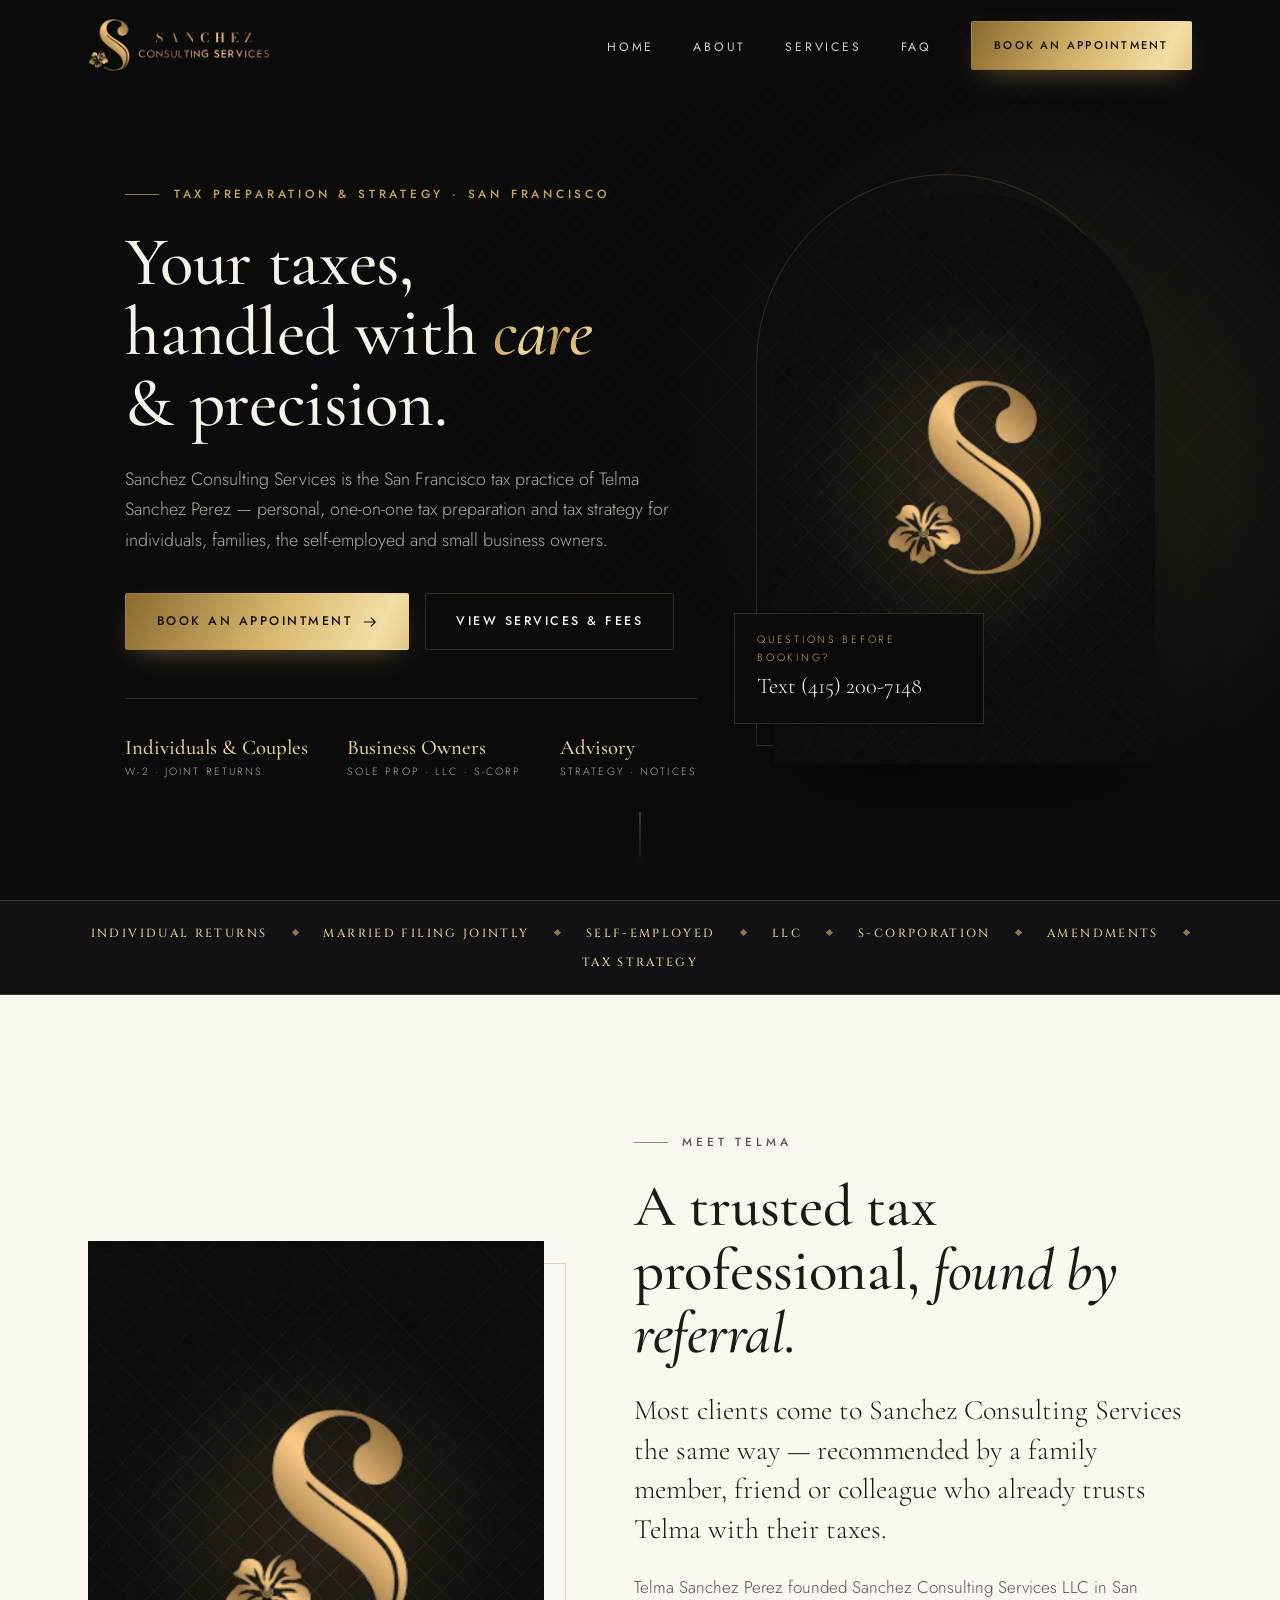
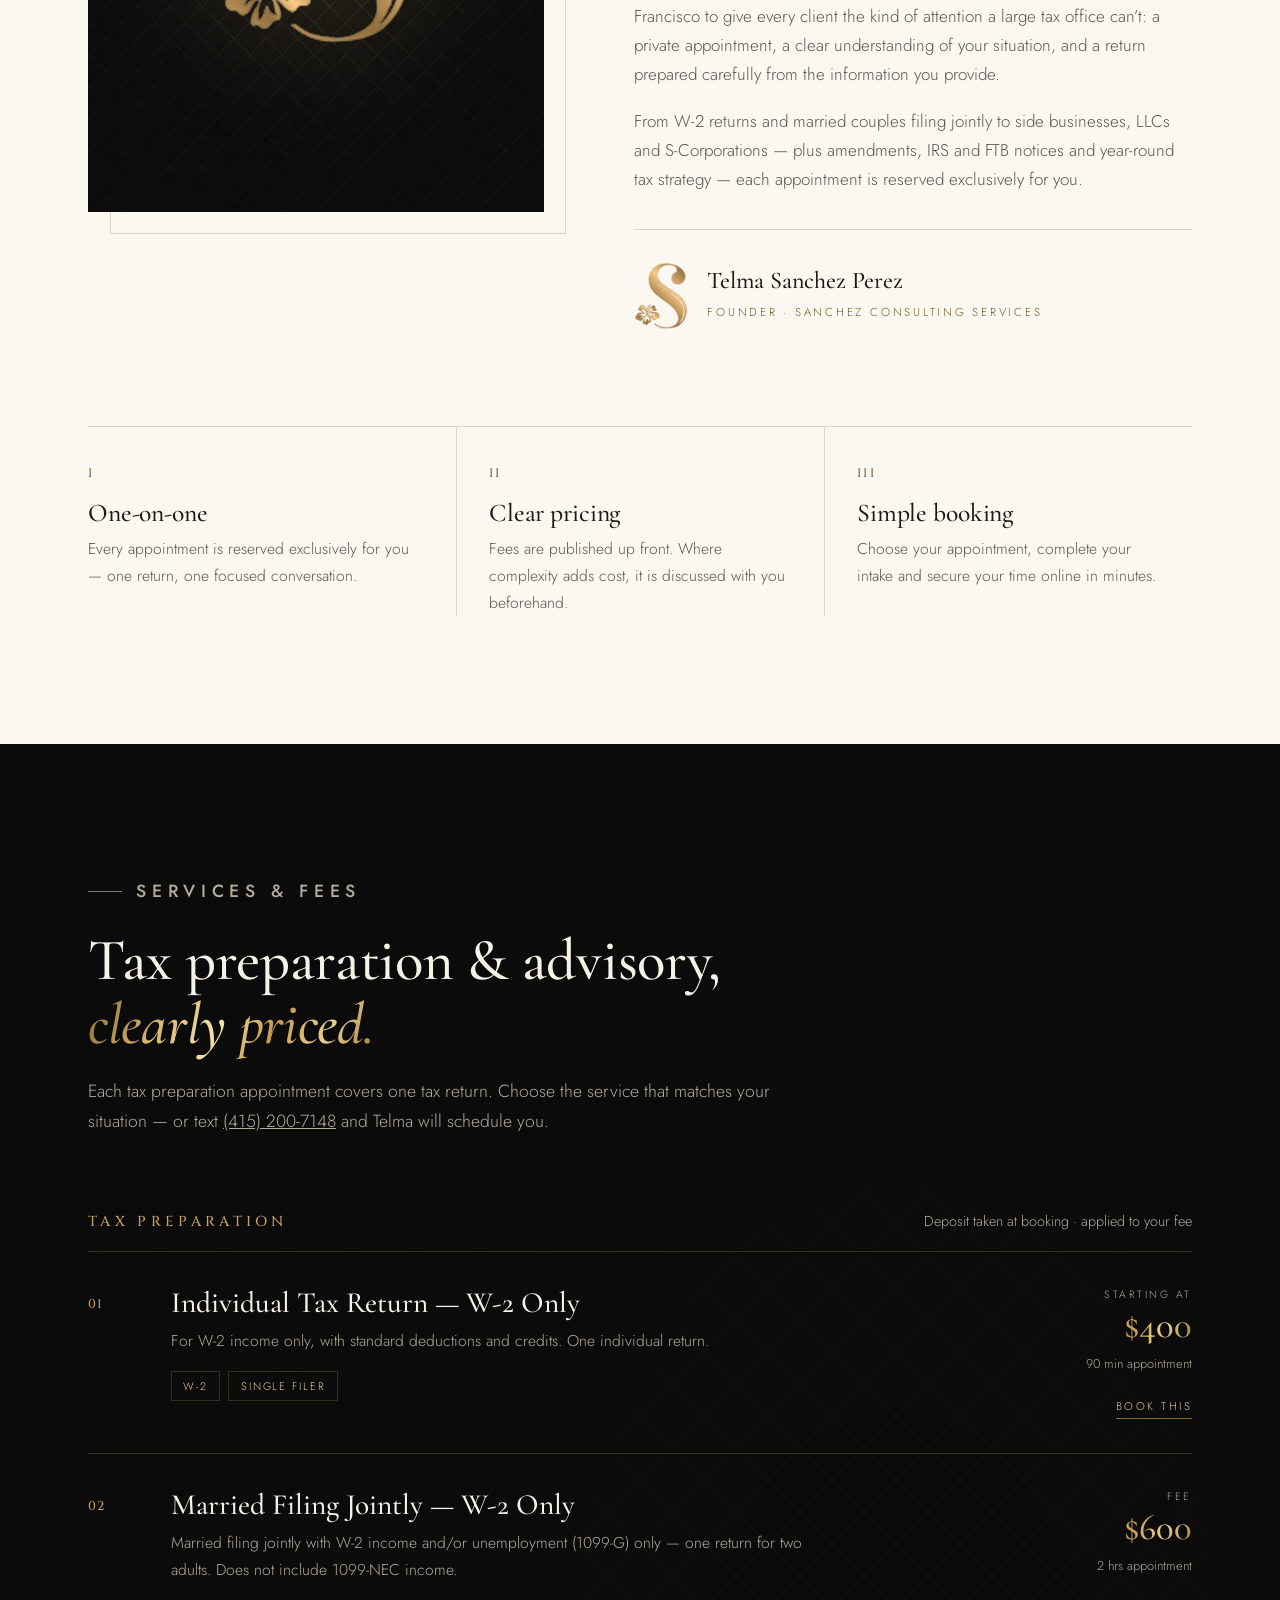
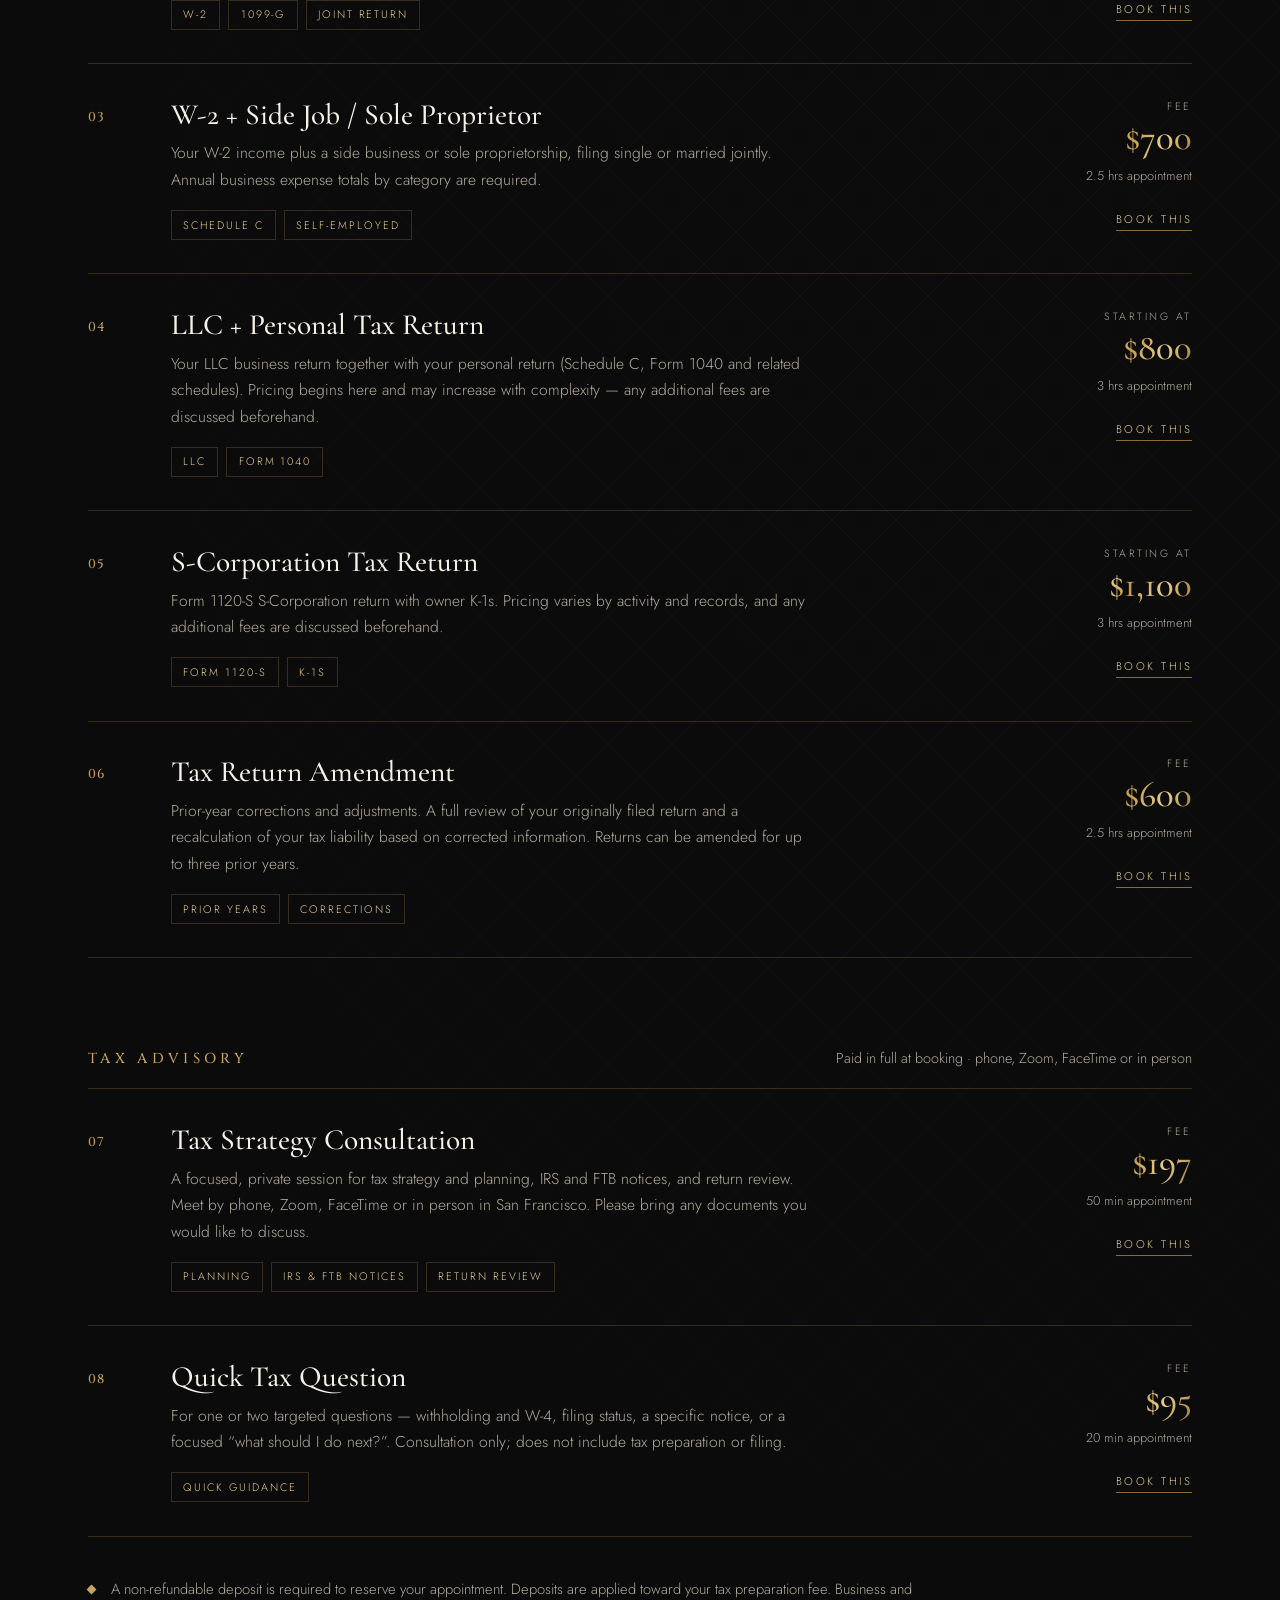
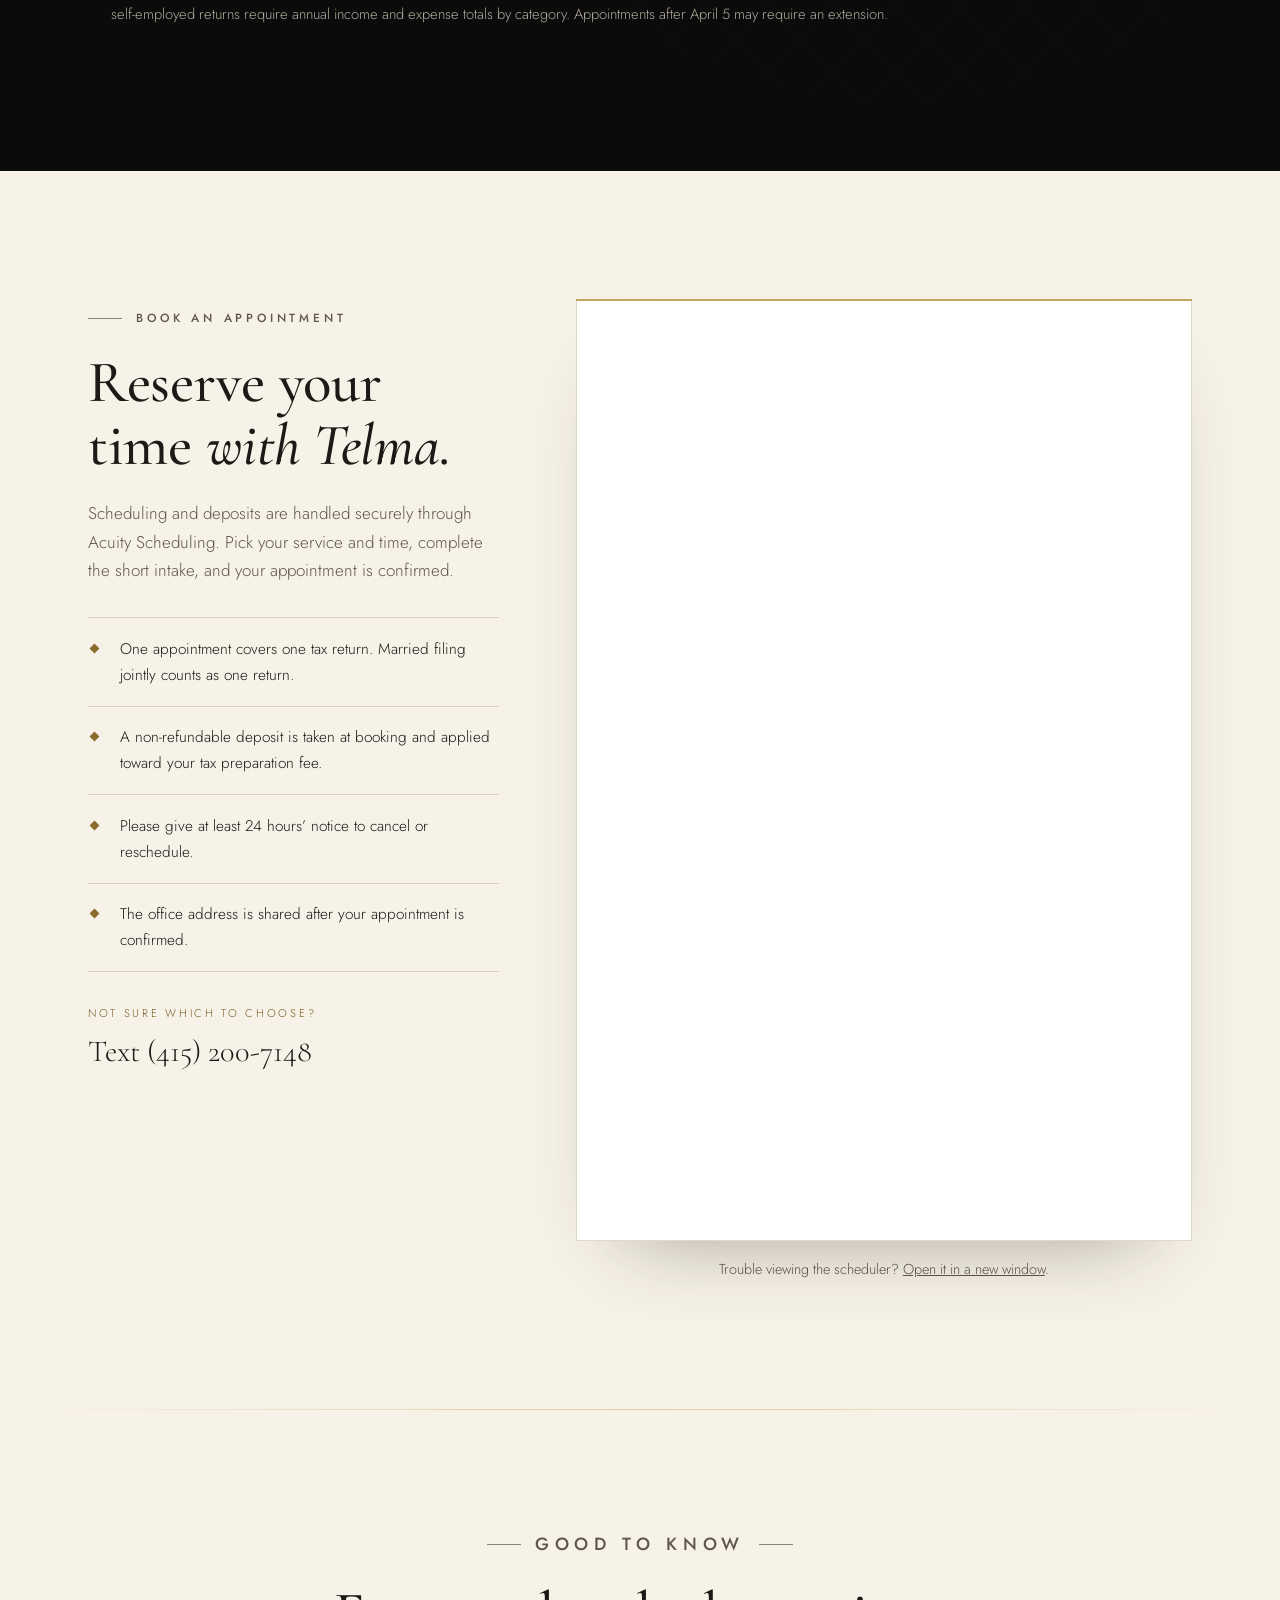
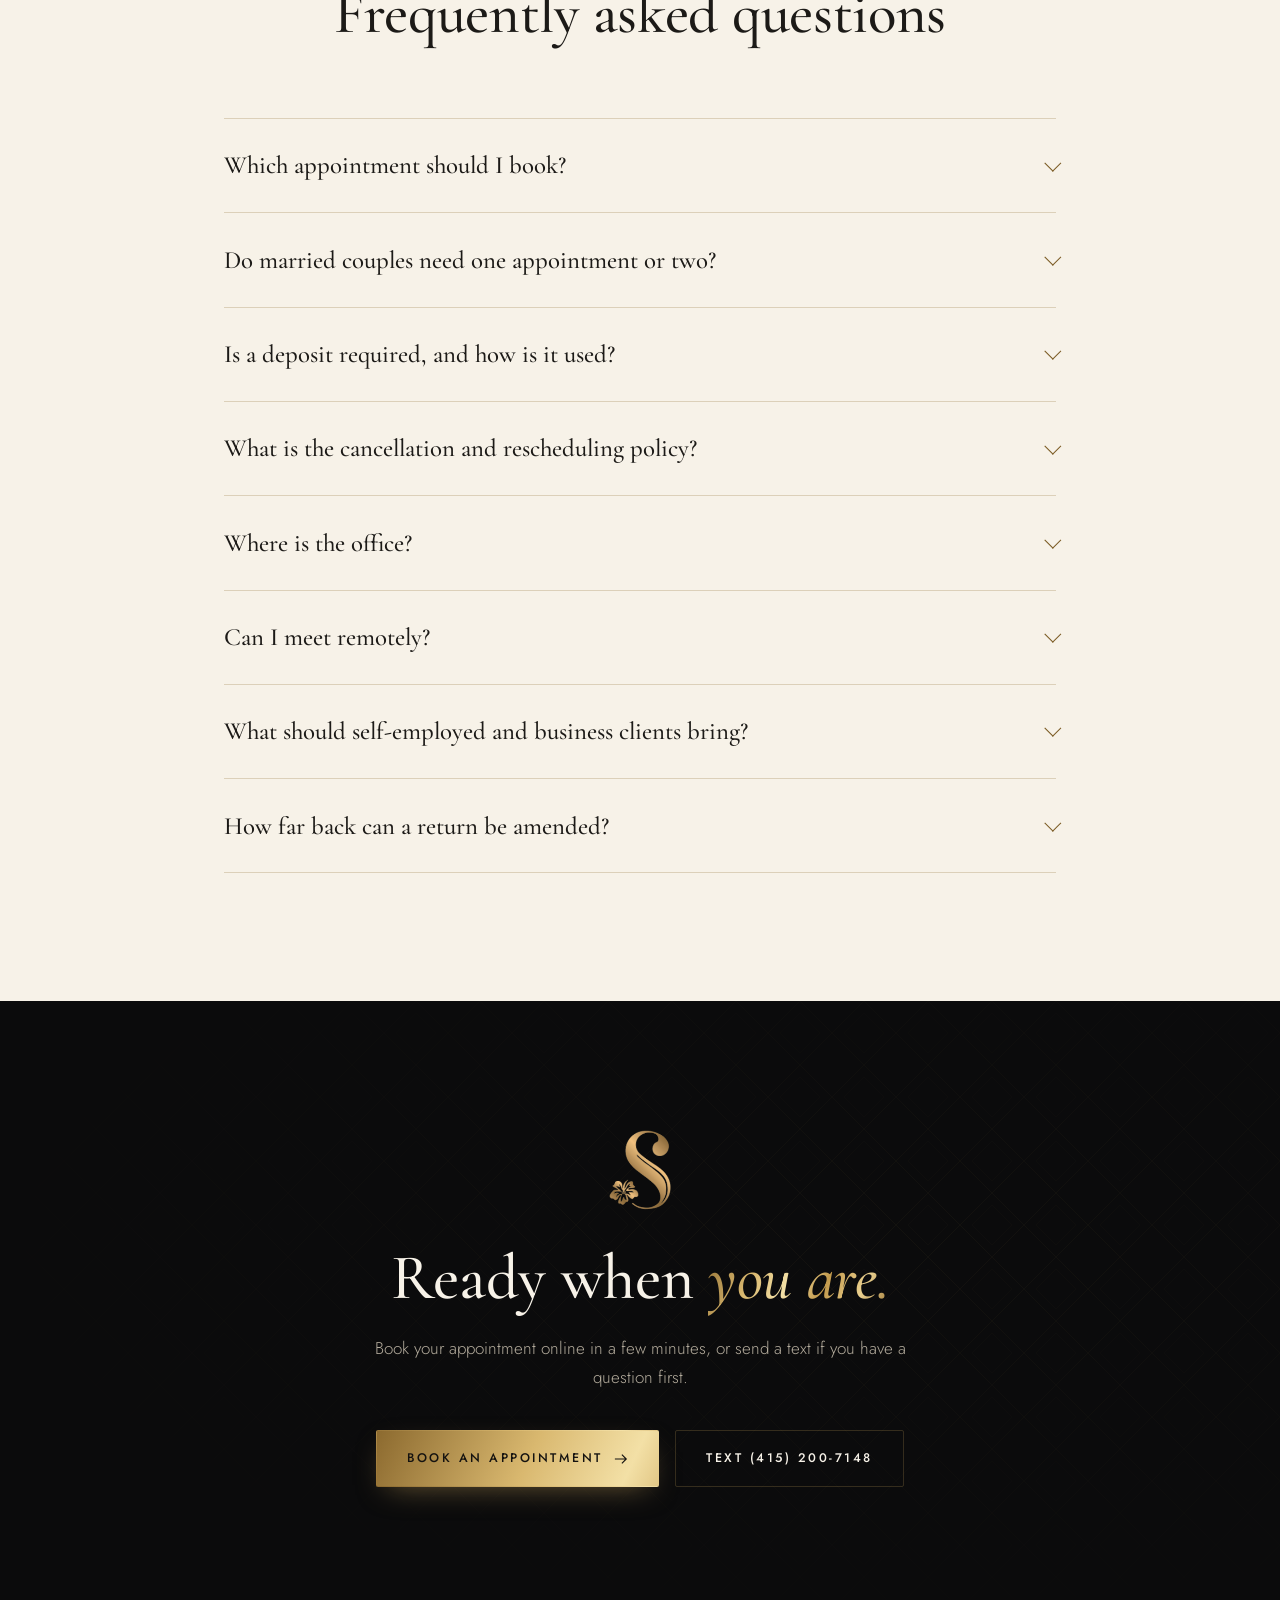
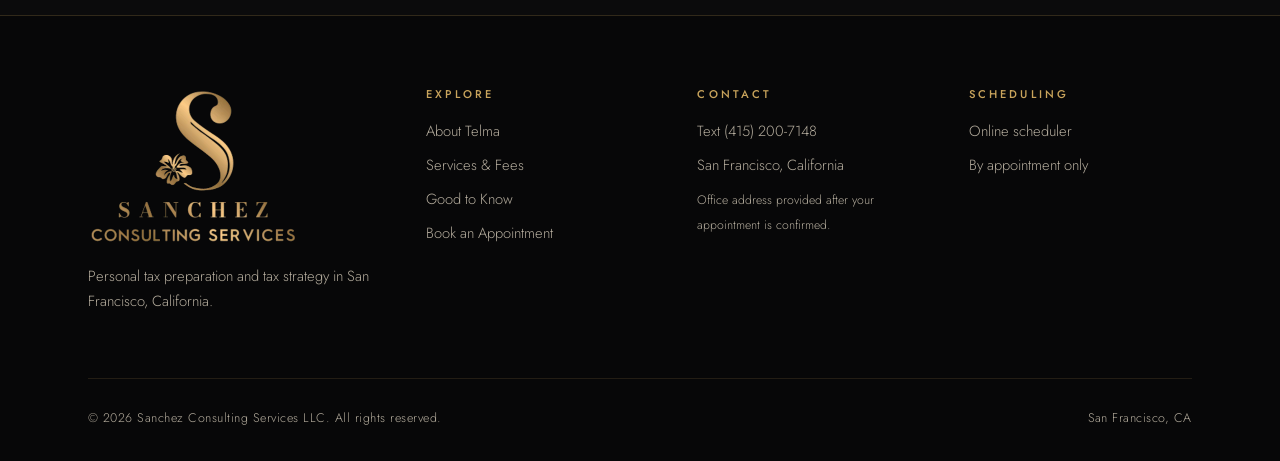
==== index.html @ a3613950 "Sanchez Consulting Services site" ====
<!doctype html>
<html lang="en">
<head>
<meta charset="utf-8">
<meta name="viewport" content="width=device-width, initial-scale=1, viewport-fit=cover">
<title>Sanchez Consulting Services | Tax Preparation & Tax Strategy in San Francisco</title>
<meta name="description" content="Personal, one-on-one tax preparation and tax strategy in San Francisco with Telma Sanchez Perez — individual, joint, self-employed, LLC and S-Corp returns, amendments and IRS/FTB notice help. Book online.">
<link rel="canonical" href="https://www.sanchezconsultingservices.com/">
<meta name="theme-color" content="#0b0b0c">
<meta name="author" content="Sanchez Consulting Services">
<meta property="og:type" content="website">
<meta property="og:site_name" content="Sanchez Consulting Services">
<meta property="og:title" content="Sanchez Consulting Services | Tax Preparation & Tax Strategy in San Francisco">
<meta property="og:description" content="Personal, one-on-one tax preparation and tax strategy in San Francisco with Telma Sanchez Perez — individual, joint, self-employed, LLC and S-Corp returns, amendments and IRS/FTB notice help. Book online.">
<meta property="og:url" content="https://www.sanchezconsultingservices.com/">
<meta property="og:image" content="https://www.sanchezconsultingservices.com/assets/img/og-image.jpg">
<meta property="og:image:width" content="1200">
<meta property="og:image:height" content="630">
<meta property="og:image:alt" content="Sanchez Consulting Services — tax preparation and tax strategy in San Francisco">
<meta property="og:locale" content="en_US">
<meta name="twitter:card" content="summary_large_image">
<meta name="twitter:title" content="Sanchez Consulting Services | Tax Preparation & Tax Strategy in San Francisco">
<meta name="twitter:description" content="Personal, one-on-one tax preparation and tax strategy in San Francisco with Telma Sanchez Perez — individual, joint, self-employed, LLC and S-Corp returns, amendments and IRS/FTB notice help. Book online.">
<meta name="twitter:image" content="https://www.sanchezconsultingservices.com/assets/img/og-image.jpg">
<link rel="icon" href="/favicon.ico" sizes="48x48">
<link rel="icon" type="image/png" sizes="32x32" href="/favicon-32x32.png">
<link rel="icon" type="image/png" sizes="16x16" href="/favicon-16x16.png">
<link rel="apple-touch-icon" href="/apple-touch-icon.png">
<link rel="manifest" href="/site.webmanifest">
<link rel="preload" href="/assets/fonts/cormorant.woff2" as="font" type="font/woff2" crossorigin>
<link rel="preload" href="/assets/fonts/jost.woff2" as="font" type="font/woff2" crossorigin>
<link rel="preload" as="image" type="image/webp" imagesrcset="/assets/img/portrait-hero-420.webp 420w, /assets/img/portrait-hero-640.webp 640w, /assets/img/portrait-hero-800.webp 800w" imagesizes="(max-width: 920px) 86vw, 460px">
<link rel="stylesheet" href="/css/styles.css">
<script>document.documentElement.classList.add('js')</script>
</head>
<body id="top">
<a class="skip" href="#main">Skip to content</a>
<header class="site-header">
  <nav class="wrap nav" aria-label="Primary">
    <a class="brand" href="/#top" aria-label="Sanchez Consulting Services — home">
      <picture><source srcset="/assets/img/logo-horizontal-120.webp" type="image/webp"><img src="/assets/img/logo-horizontal-120.png" alt="Sanchez Consulting Services" width="405" height="120"></picture>
    </a>
    <button class="nav-toggle" type="button" aria-label="Menu" aria-expanded="false" aria-controls="nav-links"><span></span><span></span><span></span></button>
    <ul class="nav-links" id="nav-links">
      <li><a href="/#top">Home</a></li>
      <li><a href="/#about">About</a></li>
      <li><a href="/#services">Services</a></li>
      <li><a href="/#faq">FAQ</a></li>
      <li><a class="btn btn-gold" href="/#book">Book an Appointment</a></li>
    </ul>
  </nav>
</header>
<main id="main">

  <!-- HERO -->
  <section class="hero dark pattern" aria-labelledby="hero-title">
    <div class="wrap hero-grid">
      <div>
        <p class="eyebrow reveal">Tax Preparation &amp; Strategy · San Francisco</p>
        <h1 id="hero-title" class="reveal d1"><span class="line">Your taxes,</span><span class="line">handled with <em class="accent gold-text">care</em></span><span class="line">&amp; precision.</span></h1>
        <p class="lede reveal d2">Sanchez Consulting Services is the San Francisco tax practice of Telma Sanchez Perez — personal, one-on-one tax preparation and tax strategy for individuals, families, the self-employed and small business owners.</p>
        <div class="hero-ctas reveal d3">
          <a class="btn btn-gold" href="#book">Book an Appointment <svg viewBox="0 0 16 16" aria-hidden="true"><path d="M1 8h13M9 3l5 5-5 5" fill="none" stroke="currentColor" stroke-width="1.3"/></svg></a>
          <a class="btn btn-ghost" href="#services">View Services &amp; Fees</a>
        </div>
        <div class="hero-meta reveal d3">
          <div><strong>Individuals &amp; Couples</strong>W-2 · Joint Returns</div>
          <div><strong>Business Owners</strong>Sole Prop · LLC · S-Corp</div>
          <div><strong>Advisory</strong>Strategy · Notices</div>
        </div>
      </div>
      <div class="portrait reveal d2">
        <div class="frame">
          <!-- PLACEHOLDER IMAGE until client photos are processed: run tools/build_images.py HERO.jpg ABOUT.jpg -->
          <picture><source type="image/webp" srcset="/assets/img/portrait-hero-420.webp 420w, /assets/img/portrait-hero-640.webp 640w, /assets/img/portrait-hero-800.webp 800w" sizes="(max-width: 920px) 86vw, 460px"><img src="/assets/img/portrait-hero-640.jpg" srcset="/assets/img/portrait-hero-420.jpg 420w, /assets/img/portrait-hero-640.jpg 640w, /assets/img/portrait-hero-800.jpg 800w" sizes="(max-width: 920px) 86vw, 460px" alt="Telma Sanchez Perez, founder of Sanchez Consulting Services, San Francisco tax preparer" width="800" height="1200" fetchpriority="high" decoding="async"></picture>
        </div>
        <div class="portrait-card">
          <span>Questions before booking?</span>
          <a href="sms:+14152007148">Text (415) 200-7148</a>
        </div>
      </div>
    </div>
    <span class="scroll-cue" aria-hidden="true"></span>
  </section>

  <div class="ribbon" aria-label="Areas of service">
    <ul>
      <li>Individual Returns</li><li>Married Filing Jointly</li><li>Self-Employed</li><li>LLC</li><li>S-Corporation</li><li>Amendments</li><li>Tax Strategy</li>
    </ul>
  </div>

  <!-- ABOUT -->
  <section class="section" id="about" aria-labelledby="about-title">
    <div class="wrap">
      <div class="about-grid">
        <div class="about-photo reveal">
          <div class="frame"><picture><source type="image/webp" srcset="/assets/img/portrait-about-420.webp 420w, /assets/img/portrait-about-640.webp 640w, /assets/img/portrait-about-800.webp 800w" sizes="(max-width: 920px) 90vw, 480px"><img src="/assets/img/portrait-about-640.jpg" srcset="/assets/img/portrait-about-420.jpg 420w, /assets/img/portrait-about-640.jpg 640w, /assets/img/portrait-about-800.jpg 800w" sizes="(max-width: 920px) 90vw, 480px" alt="Telma Sanchez Perez of Sanchez Consulting Services" width="800" height="1000" loading="lazy" decoding="async"></picture></div>
        </div>
        <div class="about-copy">
          <p class="eyebrow reveal">Meet Telma</p>
          <h2 id="about-title" class="reveal d1">A trusted tax professional, <em class="accent">found by referral.</em></h2>
          <p class="big reveal d2">Most clients come to Sanchez Consulting Services the same way — recommended by a family member, friend or colleague who already trusts Telma with their taxes.</p>
          <p class="reveal d2">Telma Sanchez Perez founded Sanchez Consulting Services LLC in San Francisco to give every client the kind of attention a large tax office can’t: a private appointment, a clear understanding of your situation, and a return prepared carefully from the information you provide.</p>
          <p class="reveal d3">From W-2 returns and married couples filing jointly to side businesses, LLCs and S-Corporations — plus amendments, IRS and FTB notices and year-round tax strategy — each appointment is reserved exclusively for you.</p>
          <!-- PLACEHOLDER: add Telma's credentials (e.g. PTIN / EA / AFSP), years of experience, languages spoken, and a personal line about her background once confirmed by the client. -->
          <div class="signature reveal d3">
            <img src="/assets/img/logo-mark.png" alt="" width="247" height="313" loading="lazy">
            <div><strong>Telma Sanchez Perez</strong><span>Founder · Sanchez Consulting Services</span></div>
          </div>
        </div>
      </div>
      <div class="pillars">
        <div class="pillar reveal"><span class="num">I</span><h3>One-on-one</h3><p>Every appointment is reserved exclusively for you — one return, one focused conversation.</p></div>
        <div class="pillar reveal d1"><span class="num">II</span><h3>Clear pricing</h3><p>Fees are published up front. Where complexity adds cost, it is discussed with you beforehand.</p></div>
        <div class="pillar reveal d2"><span class="num">III</span><h3>Simple booking</h3><p>Choose your appointment, complete your intake and secure your time online in minutes.</p></div>
      </div>
    </div>
  </section>

  <!-- SERVICES -->
  <section class="section services dark pattern" id="services" aria-labelledby="services-title">
    <div class="wrap">
      <div class="section-head">
        <p class="eyebrow reveal">Services &amp; Fees</p>
        <h2 id="services-title" class="reveal d1">Tax preparation &amp; advisory, <em class="accent gold-text">clearly priced.</em></h2>
        <p class="reveal d2">Each tax preparation appointment covers one tax return. Choose the service that matches your situation — or text <a href="sms:+14152007148">(415) 200-7148</a> and Telma will schedule you.</p>
      </div>
      <div class="svc-group">
        <div class="svc-group-title reveal"><h3>Tax Preparation</h3><p>Deposit taken at booking · applied to your fee</p></div>
        <ul class="svc-list">
        <li class="svc reveal">
          <span class="idx">01</span>
          <div>
            <h4>Individual Tax Return — W-2 Only</h4>
            <p>For W-2 income only, with standard deductions and credits. One individual return.</p>
            <div class="tags"><span class="tag">W-2</span><span class="tag">Single filer</span></div>
          </div>
          <div class="price">
            <small>Starting at</small>
            <strong class="gold-text">$400</strong>
            <span class="dur">90 min appointment</span>
            <a class="book-link" href="https://sanchezconsulting.as.me/?appointmentType=87189138" target="_blank" rel="noopener" aria-label="Book Individual Tax Return — W-2 Only (opens scheduler)">Book this</a>
          </div>
        </li>
        <li class="svc reveal">
          <span class="idx">02</span>
          <div>
            <h4>Married Filing Jointly — W-2 Only</h4>
            <p>Married filing jointly with W-2 income and/or unemployment (1099-G) only — one return for two adults. Does not include 1099-NEC income.</p>
            <div class="tags"><span class="tag">W-2</span><span class="tag">1099-G</span><span class="tag">Joint return</span></div>
          </div>
          <div class="price">
            <small>Fee</small>
            <strong class="gold-text">$600</strong>
            <span class="dur">2 hrs appointment</span>
            <a class="book-link" href="https://sanchezconsulting.as.me/?appointmentType=87189154" target="_blank" rel="noopener" aria-label="Book Married Filing Jointly — W-2 Only (opens scheduler)">Book this</a>
          </div>
        </li>
        <li class="svc reveal">
          <span class="idx">03</span>
          <div>
            <h4>W-2 + Side Job / Sole Proprietor</h4>
            <p>Your W-2 income plus a side business or sole proprietorship, filing single or married jointly. Annual business expense totals by category are required.</p>
            <div class="tags"><span class="tag">Schedule C</span><span class="tag">Self-employed</span></div>
          </div>
          <div class="price">
            <small>Fee</small>
            <strong class="gold-text">$700</strong>
            <span class="dur">2.5 hrs appointment</span>
            <a class="book-link" href="https://sanchezconsulting.as.me/?appointmentType=87189214" target="_blank" rel="noopener" aria-label="Book W-2 + Side Job / Sole Proprietor (opens scheduler)">Book this</a>
          </div>
        </li>
        <li class="svc reveal">
          <span class="idx">04</span>
          <div>
            <h4>LLC + Personal Tax Return</h4>
            <p>Your LLC business return together with your personal return (Schedule C, Form 1040 and related schedules). Pricing begins here and may increase with complexity — any additional fees are discussed beforehand.</p>
            <div class="tags"><span class="tag">LLC</span><span class="tag">Form 1040</span></div>
          </div>
          <div class="price">
            <small>Starting at</small>
            <strong class="gold-text">$800</strong>
            <span class="dur">3 hrs appointment</span>
            <a class="book-link" href="https://sanchezconsulting.as.me/?appointmentType=87201214" target="_blank" rel="noopener" aria-label="Book LLC + Personal Tax Return (opens scheduler)">Book this</a>
          </div>
        </li>
        <li class="svc reveal">
          <span class="idx">05</span>
          <div>
            <h4>S-Corporation Tax Return</h4>
            <p>Form 1120-S S-Corporation return with owner K-1s. Pricing varies by activity and records, and any additional fees are discussed beforehand.</p>
            <div class="tags"><span class="tag">Form 1120-S</span><span class="tag">K-1s</span></div>
          </div>
          <div class="price">
            <small>Starting at</small>
            <strong class="gold-text">$1,100</strong>
            <span class="dur">3 hrs appointment</span>
            <a class="book-link" href="https://sanchezconsulting.as.me/?appointmentType=87203194" target="_blank" rel="noopener" aria-label="Book S-Corporation Tax Return (opens scheduler)">Book this</a>
          </div>
        </li>
        <li class="svc reveal">
          <span class="idx">06</span>
          <div>
            <h4>Tax Return Amendment</h4>
            <p>Prior-year corrections and adjustments. A full review of your originally filed return and a recalculation of your tax liability based on corrected information. Returns can be amended for up to three prior years.</p>
            <div class="tags"><span class="tag">Prior years</span><span class="tag">Corrections</span></div>
          </div>
          <div class="price">
            <small>Fee</small>
            <strong class="gold-text">$600</strong>
            <span class="dur">2.5 hrs appointment</span>
            <a class="book-link" href="https://sanchezconsulting.as.me/?appointmentType=88546451" target="_blank" rel="noopener" aria-label="Book Tax Return Amendment (opens scheduler)">Book this</a>
          </div>
        </li>
        </ul>
      </div>
      <div class="svc-group">
        <div class="svc-group-title reveal"><h3>Tax Advisory</h3><p>Paid in full at booking · phone, Zoom, FaceTime or in person</p></div>
        <ul class="svc-list">
        <li class="svc reveal">
          <span class="idx">07</span>
          <div>
            <h4>Tax Strategy Consultation</h4>
            <p>A focused, private session for tax strategy and planning, IRS and FTB notices, and return review. Meet by phone, Zoom, FaceTime or in person in San Francisco. Please bring any documents you would like to discuss.</p>
            <div class="tags"><span class="tag">Planning</span><span class="tag">IRS &amp; FTB notices</span><span class="tag">Return review</span></div>
          </div>
          <div class="price">
            <small>Fee</small>
            <strong class="gold-text">$197</strong>
            <span class="dur">50 min appointment</span>
            <a class="book-link" href="https://sanchezconsulting.as.me/?appointmentType=87188940" target="_blank" rel="noopener" aria-label="Book Tax Strategy Consultation (opens scheduler)">Book this</a>
          </div>
        </li>
        <li class="svc reveal">
          <span class="idx">08</span>
          <div>
            <h4>Quick Tax Question</h4>
            <p>For one or two targeted questions — withholding and W-4, filing status, a specific notice, or a focused “what should I do next?”. Consultation only; does not include tax preparation or filing.</p>
            <div class="tags"><span class="tag">Quick guidance</span></div>
          </div>
          <div class="price">
            <small>Fee</small>
            <strong class="gold-text">$95</strong>
            <span class="dur">20 min appointment</span>
            <a class="book-link" href="https://sanchezconsulting.as.me/?appointmentType=87465286" target="_blank" rel="noopener" aria-label="Book Quick Tax Question (opens scheduler)">Book this</a>
          </div>
        </li>
        </ul>
      </div>
      <p class="svc-note reveal">A non-refundable deposit is required to reserve your appointment. Deposits are applied toward your tax preparation fee. Business and self-employed returns require annual income and expense totals by category. Appointments after April 5 may require an extension.</p>
    </div>
  </section>

  <!-- BOOK -->
  <section class="section book" id="book" aria-labelledby="book-title">
    <div class="wrap book-grid">
      <div class="book-aside">
        <p class="eyebrow reveal">Book an Appointment</p>
        <h2 id="book-title" class="reveal d1">Reserve your time <em class="accent">with Telma.</em></h2>
        <p class="reveal d2">Scheduling and deposits are handled securely through Acuity Scheduling. Pick your service and time, complete the short intake, and your appointment is confirmed.</p>
        <ul class="policy reveal d2">
          <li>One appointment covers one tax return. Married filing jointly counts as one return.</li>
          <li>A non-refundable deposit is taken at booking and applied toward your tax preparation fee.</li>
          <li>Please give at least 24 hours’ notice to cancel or reschedule.</li>
          <li>The office address is shared after your appointment is confirmed.</li>
        </ul>
        <div class="contact-line reveal d3"><span>Not sure which to choose?</span><a href="sms:+14152007148">Text (415) 200-7148</a></div>
      </div>
      <div class="reveal d1">
        <div class="scheduler">
          <iframe src="https://app.acuityscheduling.com/schedule/0b03b2fb?ref=embedded_csp" title="Schedule an appointment with Sanchez Consulting Services" loading="lazy" allow="payment"></iframe>
        </div>
        <p class="scheduler-fallback">Trouble viewing the scheduler? <a href="https://sanchezconsulting.as.me/" target="_blank" rel="noopener">Open it in a new window</a>.</p>
      </div>
    </div>
  </section>

  <!-- FAQ -->
  <section class="section" id="faq" aria-labelledby="faq-title" style="padding-top:0;background:var(--ivory)">
    <hr class="hairline">
    <div class="wrap" style="padding-top:clamp(5rem,9vw,7.5rem)">
      <div class="section-head center">
        <p class="eyebrow reveal">Good to Know</p>
        <h2 id="faq-title" class="reveal d1">Frequently asked questions</h2>
      </div>
      <div class="faq-list">
      <details class="reveal">
        <summary>Which appointment should I book?</summary>
        <div class="answer"><p>Choose the appointment that matches your return. Not sure which one fits? Text <a href="sms:+14152007148">(415) 200-7148</a> and Telma will schedule you.</p></div>
      </details>
      <details class="reveal">
        <summary>Do married couples need one appointment or two?</summary>
        <div class="answer"><p>Each appointment covers one tax return. Married filing jointly is one return for both spouses, so one appointment. Two single people filing separately need two appointments.</p></div>
      </details>
      <details class="reveal">
        <summary>Is a deposit required, and how is it used?</summary>
        <div class="answer"><p>Yes. A non-refundable deposit is taken through the online scheduler when you book, and it is applied toward your tax preparation fee. Consultations and Quick Tax Questions are paid in full at booking.</p></div>
      </details>
      <details class="reveal">
        <summary>What is the cancellation and rescheduling policy?</summary>
        <div class="answer"><p>Please give at least 24 hours’ notice to reschedule. Appointments canceled or rescheduled with less than 24 hours’ notice, or missed without notice, forfeit the deposit. For consultations, payment may be transferred one time to a new appointment with 24 hours’ notice.</p></div>
      </details>
      <details class="reveal">
        <summary>Where is the office?</summary>
        <div class="answer"><p>The office is in San Francisco. The address is provided after your appointment is confirmed — please text <a href="sms:+14152007148">(415) 200-7148</a> before your appointment to receive location details.</p></div>
      </details>
      <details class="reveal">
        <summary>Can I meet remotely?</summary>
        <div class="answer"><p>Tax Strategy Consultations and Quick Tax Questions can be held by phone, Zoom, FaceTime, or in person in San Francisco — you choose when you book.</p></div>
      </details>
      <details class="reveal">
        <summary>What should self-employed and business clients bring?</summary>
        <div class="answer"><p>Annual totals by category for income and business expenses, rather than individual receipts, plus vehicle mileage and home-office figures if they apply. Keep your receipts and records for your own files.</p></div>
      </details>
      <details class="reveal">
        <summary>How far back can a return be amended?</summary>
        <div class="answer"><p>Amendments can be prepared for up to three prior tax years.</p></div>
      </details>
      </div>
    </div>
  </section>

  <!-- PLACEHOLDER: TESTIMONIALS — add only real, client-approved quotes. Template:
  <section class="section" aria-labelledby="kind-words"><div class="wrap"><h2 id="kind-words">Kind words</h2>
    <blockquote><p>“Real client quote here.”</p><footer>— First name, San Francisco</footer></blockquote>
  </div></section> -->

  <section class="closing dark pattern" aria-labelledby="closing-title">
    <div class="wrap">
      <img class="mark" src="/assets/img/logo-mark.png" alt="" width="247" height="313" loading="lazy">
      <h2 id="closing-title" class="reveal">Ready when <em class="accent gold-text">you are.</em></h2>
      <p class="reveal d1">Book your appointment online in a few minutes, or send a text if you have a question first.</p>
      <div class="hero-ctas reveal d2" style="justify-content:center;margin:0">
        <a class="btn btn-gold" href="#book">Book an Appointment <svg viewBox="0 0 16 16" aria-hidden="true"><path d="M1 8h13M9 3l5 5-5 5" fill="none" stroke="currentColor" stroke-width="1.3"/></svg></a>
        <a class="btn btn-ghost" href="sms:+14152007148">Text (415) 200-7148</a>
      </div>
    </div>
  </section>
</main>
<footer class="site-footer">
  <div class="wrap">
    <div class="footer-grid">
      <div class="footer-brand">
        <picture><source srcset="/assets/img/logo-stacked.webp" type="image/webp"><img src="/assets/img/logo-stacked.png" alt="Sanchez Consulting Services" width="420" height="313" loading="lazy"></picture>
        <p>Personal tax preparation and tax strategy in San Francisco, California.</p>
      </div>
      <div>
        <h3>Explore</h3>
        <ul><li><a href="/#about">About Telma</a></li><li><a href="/#services">Services &amp; Fees</a></li><li><a href="/#faq">Good to Know</a></li><li><a href="/#book">Book an Appointment</a></li></ul>
      </div>
      <div>
        <h3>Contact</h3>
        <ul>
          <li><a href="sms:+14152007148">Text (415) 200-7148</a></li>
          <!-- PLACEHOLDER: client email, e.g. <li><a href="mailto:hello@example.com">hello@example.com</a></li> -->
          <li>San Francisco, California</li>
          <li><small>Office address provided after your appointment is confirmed.</small></li>
        </ul>
      </div>
      <div>
        <h3>Scheduling</h3>
        <ul>
          <li><a href="https://sanchezconsulting.as.me/" target="_blank" rel="noopener">Online scheduler</a></li>
          <li>By appointment only</li>
          <!-- PLACEHOLDER: office hours / social links (Instagram, Facebook, Google Business Profile) -->
        </ul>
      </div>
    </div>
    <div class="footer-bottom">
      <span>&copy; <span id="year">2026</span> Sanchez Consulting Services LLC. All rights reserved.</span>
      <span>San Francisco, CA</span>
    </div>
  </div>
</footer>
<div class="mobile-book"><a class="btn btn-ghost" href="sms:+14152007148">Text</a><a class="btn btn-gold" href="#book">Book an Appointment</a></div>
<script type="application/ld+json">{"@context": "https://schema.org", "@graph": [{"@type": ["AccountingService", "ProfessionalService"], "@id": "https://www.sanchezconsultingservices.com/#business", "name": "Sanchez Consulting Services", "legalName": "Sanchez Consulting Services LLC", "url": "https://www.sanchezconsultingservices.com/", "logo": "https://www.sanchezconsultingservices.com/assets/img/logo-stacked.png", "image": "https://www.sanchezconsultingservices.com/assets/img/og-image.jpg", "telephone": "+14152007148", "description": "Tax preparation and tax strategy in San Francisco for individuals, married couples, the self-employed, LLCs and S-Corporations.", "address": {"@type": "PostalAddress", "addressLocality": "San Francisco", "addressRegion": "CA", "addressCountry": "US"}, "areaServed": {"@type": "City", "name": "San Francisco"}, "founder": {"@id": "https://www.sanchezconsultingservices.com/#owner"}, "priceRange": "$95–$1,100", "currenciesAccepted": "USD", "potentialAction": {"@type": "ReserveAction", "target": "https://sanchezconsulting.as.me/", "name": "Book an appointment"}, "hasOfferCatalog": {"@type": "OfferCatalog", "name": "Tax services", "itemListElement": [{"@type": "Offer", "price": "400", "priceCurrency": "USD", "url": "https://sanchezconsulting.as.me/?appointmentType=87189138", "itemOffered": {"@type": "Service", "name": "Individual Tax Return — W-2 Only", "description": "For W-2 income only, with standard deductions and credits. One individual return."}}, {"@type": "Offer", "price": "600", "priceCurrency": "USD", "url": "https://sanchezconsulting.as.me/?appointmentType=87189154", "itemOffered": {"@type": "Service", "name": "Married Filing Jointly — W-2 Only", "description": "Married filing jointly with W-2 income and/or unemployment (1099-G) only — one return for two adults. Does not include 1099-NEC income."}}, {"@type": "Offer", "price": "700", "priceCurrency": "USD", "url": "https://sanchezconsulting.as.me/?appointmentType=87189214", "itemOffered": {"@type": "Service", "name": "W-2 + Side Job / Sole Proprietor", "description": "Your W-2 income plus a side business or sole proprietorship, filing single or married jointly. Annual business expense totals by category are required."}}, {"@type": "Offer", "price": "800", "priceCurrency": "USD", "url": "https://sanchezconsulting.as.me/?appointmentType=87201214", "itemOffered": {"@type": "Service", "name": "LLC + Personal Tax Return", "description": "Your LLC business return together with your personal return (Schedule C, Form 1040 and related schedules). Pricing begins here and may increase with complexity — any additional fees are discussed beforehand."}}, {"@type": "Offer", "price": "1100", "priceCurrency": "USD", "url": "https://sanchezconsulting.as.me/?appointmentType=87203194", "itemOffered": {"@type": "Service", "name": "S-Corporation Tax Return", "description": "Form 1120-S S-Corporation return with owner K-1s. Pricing varies by activity and records, and any additional fees are discussed beforehand."}}, {"@type": "Offer", "price": "600", "priceCurrency": "USD", "url": "https://sanchezconsulting.as.me/?appointmentType=88546451", "itemOffered": {"@type": "Service", "name": "Tax Return Amendment", "description": "Prior-year corrections and adjustments. A full review of your originally filed return and a recalculation of your tax liability based on corrected information. Returns can be amended for up to three prior years."}}, {"@type": "Offer", "price": "197", "priceCurrency": "USD", "url": "https://sanchezconsulting.as.me/?appointmentType=87188940", "itemOffered": {"@type": "Service", "name": "Tax Strategy Consultation", "description": "A focused, private session for tax strategy and planning, IRS and FTB notices, and return review. Meet by phone, Zoom, FaceTime or in person in San Francisco. Please bring any documents you would like to discuss."}}, {"@type": "Offer", "price": "95", "priceCurrency": "USD", "url": "https://sanchezconsulting.as.me/?appointmentType=87465286", "itemOffered": {"@type": "Service", "name": "Quick Tax Question", "description": "For one or two targeted questions — withholding and W-4, filing status, a specific notice, or a focused “what should I do next?”. Consultation only; does not include tax preparation or filing."}}]}, "sameAs": []}, {"@type": "Person", "@id": "https://www.sanchezconsultingservices.com/#owner", "name": "Telma Sanchez Perez", "jobTitle": "Founder", "worksFor": {"@id": "https://www.sanchezconsultingservices.com/#business"}, "image": "https://www.sanchezconsultingservices.com/assets/img/portrait-hero-800.jpg"}, {"@type": "WebSite", "@id": "https://www.sanchezconsultingservices.com/#website", "url": "https://www.sanchezconsultingservices.com/", "name": "Sanchez Consulting Services", "publisher": {"@id": "https://www.sanchezconsultingservices.com/#business"}}, {"@type": "BreadcrumbList", "itemListElement": [{"@type": "ListItem", "position": 1, "name": "Home", "item": "https://www.sanchezconsultingservices.com/"}]}, {"@type": "FAQPage", "mainEntity": [{"@type": "Question", "name": "Which appointment should I book?", "acceptedAnswer": {"@type": "Answer", "text": "Choose the appointment that matches your return. Not sure which one fits? Text (415) 200-7148 and Telma will schedule you."}}, {"@type": "Question", "name": "Do married couples need one appointment or two?", "acceptedAnswer": {"@type": "Answer", "text": "Each appointment covers one tax return. Married filing jointly is one return for both spouses, so one appointment. Two single people filing separately need two appointments."}}, {"@type": "Question", "name": "Is a deposit required, and how is it used?", "acceptedAnswer": {"@type": "Answer", "text": "Yes. A non-refundable deposit is taken through the online scheduler when you book, and it is applied toward your tax preparation fee. Consultations and Quick Tax Questions are paid in full at booking."}}, {"@type": "Question", "name": "What is the cancellation and rescheduling policy?", "acceptedAnswer": {"@type": "Answer", "text": "Please give at least 24 hours’ notice to reschedule. Appointments canceled or rescheduled with less than 24 hours’ notice, or missed without notice, forfeit the deposit. For consultations, payment may be transferred one time to a new appointment with 24 hours’ notice."}}, {"@type": "Question", "name": "Where is the office?", "acceptedAnswer": {"@type": "Answer", "text": "The office is in San Francisco. The address is provided after your appointment is confirmed — please text (415) 200-7148 before your appointment to receive location details."}}, {"@type": "Question", "name": "Can I meet remotely?", "acceptedAnswer": {"@type": "Answer", "text": "Tax Strategy Consultations and Quick Tax Questions can be held by phone, Zoom, FaceTime, or in person in San Francisco — you choose when you book."}}, {"@type": "Question", "name": "What should self-employed and business clients bring?", "acceptedAnswer": {"@type": "Answer", "text": "Annual totals by category for income and business expenses, rather than individual receipts, plus vehicle mileage and home-office figures if they apply. Keep your receipts and records for your own files."}}, {"@type": "Question", "name": "How far back can a return be amended?", "acceptedAnswer": {"@type": "Answer", "text": "Amendments can be prepared for up to three prior tax years."}}]}]}</script>
<script src="/js/main.js" defer></script>
</body>
</html>
---- css/styles.css ----
/* Sanchez Consulting Services — styles */
@font-face{font-family:"Cormorant";src:url(../assets/fonts/cormorant.woff2) format("woff2");font-weight:300 700;font-style:normal;font-display:swap}
@font-face{font-family:"Cormorant";src:url(../assets/fonts/cormorant-italic.woff2) format("woff2");font-weight:300 700;font-style:italic;font-display:swap}
@font-face{font-family:"Cinzel";src:url(../assets/fonts/cinzel.woff2) format("woff2");font-weight:400 700;font-display:swap}
@font-face{font-family:"Jost";src:url(../assets/fonts/jost.woff2) format("woff2");font-weight:300 700;font-display:swap}
:root{
  --ink:#0b0b0c;--ink-2:#121214;--ink-3:#1a1a1d;--line-dark:rgba(201,164,92,.22);
  --ivory:#f7f2e8;--paper:#fbf8f2;--stone:#e9e1d2;--line:rgba(140,106,47,.25);
  --gold:#c9a45c;--gold-deep:#8c6a2f;--gold-ink:#7a5a22;--gold-soft:#e6cf96;
  --gold-grad:linear-gradient(115deg,#8c6a2f 0%,#d9b86f 28%,#f3e0a6 46%,#c39a4c 64%,#e9cf8e 82%,#9c7634 100%);
  --text:#1c1a17;--muted:#5d564b;--muted-dark:#b3ab9c;
  --serif:"Cormorant","Cormorant Garamond",Georgia,"Times New Roman",serif;--display:"Cinzel",var(--serif);
  --sans:"Jost","Helvetica Neue",Arial,sans-serif;
  --max:1200px;--pad:clamp(1.25rem,4vw,3rem);--radius:2px;
  --ease:cubic-bezier(.2,.7,.2,1);
}
*,*::before,*::after{box-sizing:border-box}
html{scroll-behavior:smooth;scroll-padding-top:88px;-webkit-text-size-adjust:100%}
body{margin:0;font-family:var(--sans);font-weight:300;font-size:1.0625rem;line-height:1.7;color:var(--text);background:var(--paper);-webkit-font-smoothing:antialiased;text-rendering:optimizeLegibility}
img{max-width:100%;height:auto;display:block}
a{color:inherit}
h1,h2,h3{font-family:var(--serif);font-weight:500;line-height:1.08;margin:0;letter-spacing:-.005em}
p{margin:0 0 1.1em}
.wrap{max-width:var(--max);margin:0 auto;padding:0 var(--pad)}
.skip{position:absolute;left:-9999px;top:0;background:var(--gold);color:var(--ink);padding:.75rem 1rem;z-index:100}
.skip:focus{left:1rem;top:1rem}
:focus-visible{outline:2px solid var(--gold);outline-offset:3px}
.sr-only{position:absolute;width:1px;height:1px;overflow:hidden;clip:rect(0 0 0 0);white-space:nowrap}

.eyebrow{font-family:var(--sans);font-size:.74rem;font-weight:500;letter-spacing:.32em;text-transform:uppercase;color:var(--gold-ink);display:inline-flex;align-items:center;gap:.9rem;margin-bottom:1.4rem}
.eyebrow::before{content:"";width:34px;height:1px;background:currentColor;opacity:.7}
.dark .eyebrow{color:var(--gold)}
.gold-text{background:var(--gold-grad);-webkit-background-clip:text;background-clip:text;color:transparent}
em.accent{font-style:italic;font-weight:500}

/* Buttons */
.btn{display:inline-flex;align-items:center;justify-content:center;gap:.7rem;font-family:var(--sans);font-size:.78rem;font-weight:500;letter-spacing:.2em;text-transform:uppercase;text-decoration:none;padding:1.05rem 1.9rem;border-radius:var(--radius);border:1px solid transparent;transition:transform .35s var(--ease),box-shadow .35s var(--ease),background-position .6s var(--ease),color .3s,border-color .3s;cursor:pointer;white-space:nowrap}
.btn-gold{background:var(--gold-grad);background-size:200% 100%;color:#141210;box-shadow:0 10px 30px -12px rgba(201,164,92,.55)}
.btn-gold:hover{background-position:100% 0;transform:translateY(-2px);box-shadow:0 16px 36px -14px rgba(201,164,92,.7)}
.btn-ghost{border-color:var(--line-dark);color:var(--ivory)}
.btn-ghost:hover{border-color:var(--gold);color:var(--gold-soft)}
.btn-line{border-color:var(--gold-deep);color:var(--gold-ink)}
.btn-line:hover{background:var(--ink);border-color:var(--ink);color:var(--gold-soft)}
.btn svg{width:14px;height:14px;transition:transform .35s var(--ease)}
.btn:hover svg{transform:translateX(3px)}

/* Header */
.site-header{position:fixed;inset:0 0 auto;z-index:50;transition:background .4s var(--ease),border-color .4s,padding .4s var(--ease);border-bottom:1px solid transparent;padding:1.15rem 0}
.site-header.scrolled{background:rgba(11,11,12,.86);-webkit-backdrop-filter:blur(14px) saturate(1.2);backdrop-filter:blur(14px) saturate(1.2);border-color:var(--line-dark);padding:.7rem 0}
.nav{display:flex;align-items:center;justify-content:space-between;gap:2rem}
.brand{display:block;flex:none}
.brand img{height:54px;width:auto}
.nav-links{display:flex;align-items:center;gap:2.4rem;list-style:none;margin:0;padding:0}
.nav-links a:not(.btn){color:var(--ivory);text-decoration:none;font-size:.76rem;font-weight:400;letter-spacing:.24em;text-transform:uppercase;position:relative;padding:.4rem 0;opacity:.85;transition:opacity .3s}
.nav-links a:not(.btn)::after{content:"";position:absolute;left:0;right:0;bottom:0;height:1px;background:var(--gold);transform:scaleX(0);transform-origin:right;transition:transform .45s var(--ease)}
.nav-links a:not(.btn):hover{opacity:1}
.nav-links a:not(.btn):hover::after,.nav-links a[aria-current="true"]::after{transform:scaleX(1);transform-origin:left}
.nav-links .btn{padding:.85rem 1.4rem;font-size:.7rem}
.nav-toggle{display:none;background:none;border:1px solid var(--line-dark);width:46px;height:46px;border-radius:var(--radius);cursor:pointer;position:relative}
.nav-toggle span{position:absolute;left:12px;right:12px;height:1px;background:var(--gold-soft);transition:transform .35s var(--ease),opacity .2s}
.nav-toggle span:nth-child(1){top:17px}.nav-toggle span:nth-child(2){top:23px}.nav-toggle span:nth-child(3){top:29px}
.nav-open .nav-toggle span:nth-child(1){transform:translateY(6px) rotate(45deg)}
.nav-open .nav-toggle span:nth-child(2){opacity:0}
.nav-open .nav-toggle span:nth-child(3){transform:translateY(-6px) rotate(-45deg)}

/* Dark sections + pattern */
.dark{background:var(--ink);color:var(--ivory);position:relative;isolation:isolate}
.pattern::before{content:"";position:absolute;inset:0;z-index:-1;opacity:.55;pointer-events:none;
  background-image:url("data:image/svg+xml,%3Csvg xmlns='http://www.w3.org/2000/svg' width='64' height='64' viewBox='0 0 64 64'%3E%3Cpath d='M32 0 64 32 32 64 0 32Z' fill='none' stroke='%23c9a45c' stroke-opacity='.09' stroke-width='1'/%3E%3Cpath d='M32 12 52 32 32 52 12 32Z' fill='none' stroke='%23c9a45c' stroke-opacity='.05' stroke-width='1'/%3E%3C/svg%3E");
  -webkit-mask-image:radial-gradient(ellipse at 70% 40%,#000 0%,transparent 75%);mask-image:radial-gradient(ellipse at 70% 40%,#000 0%,transparent 75%)}

/* Hero */
.hero{min-height:100svh;display:flex;align-items:center;padding:8.5rem 0 5rem;overflow:hidden}
.hero::after{content:"";position:absolute;width:62vw;height:62vw;max-width:900px;max-height:900px;right:-12vw;top:50%;transform:translateY(-50%);background:radial-gradient(circle,rgba(201,164,92,.16) 0%,rgba(201,164,92,0) 62%);z-index:-1}
.hero-grid{display:grid;grid-template-columns:minmax(0,1.2fr) minmax(0,.8fr);gap:clamp(2.5rem,6vw,6rem);align-items:center}
.hero h1{font-size:clamp(2.9rem,5.4vw,5rem);font-weight:500;line-height:1.02;margin-bottom:1.6rem}
.hero h1 .line{display:block}
@media (min-width:921px){.hero h1 .line{white-space:nowrap}}
.hero .lede{font-size:clamp(1.05rem,1.4vw,1.2rem);color:var(--muted-dark);max-width:34rem;margin-bottom:2.4rem}
.hero-ctas{display:flex;flex-wrap:wrap;gap:1rem;margin-bottom:3rem}
.hero-meta{display:grid;grid-template-columns:repeat(3,auto);justify-content:start;gap:2.4rem;padding-top:2rem;border-top:1px solid var(--line-dark);max-width:40rem}
.hero-meta div{font-size:.66rem;letter-spacing:.2em;text-transform:uppercase;color:var(--muted-dark);line-height:1.6}
.hero-meta strong{display:block;font-family:var(--serif);font-size:1.3rem;white-space:nowrap;letter-spacing:0;text-transform:none;font-weight:500;color:var(--gold-soft)}
.portrait{position:relative;justify-self:end;width:min(100%,460px)}
.portrait .frame{position:relative;border-radius:240px 240px var(--radius) var(--radius);overflow:hidden;aspect-ratio:2/3;background:var(--ink-3);box-shadow:0 40px 80px -30px rgba(0,0,0,.8)}
.portrait .frame img{width:100%;height:100%;object-fit:cover}
.portrait::before{content:"";position:absolute;inset:-18px 18px 18px -18px;border:1px solid var(--line-dark);border-radius:258px 258px var(--radius) var(--radius);z-index:-1}
.portrait-card{position:absolute;left:-2.5rem;bottom:2.5rem;background:rgba(11,11,12,.88);-webkit-backdrop-filter:blur(10px);backdrop-filter:blur(10px);border:1px solid var(--line-dark);padding:1.1rem 1.4rem;max-width:250px}
.portrait-card span{display:block;font-size:.66rem;letter-spacing:.26em;text-transform:uppercase;color:var(--gold)}
.portrait-card a{font-family:var(--serif);font-size:1.4rem;text-decoration:none;color:var(--ivory)}
.scroll-cue{position:absolute;left:50%;bottom:2rem;transform:translateX(-50%);width:1px;height:56px;background:linear-gradient(var(--gold),transparent);opacity:.6}

/* Ribbon */
.ribbon{background:var(--ink-2);border-block:1px solid var(--line-dark);color:var(--gold-soft);overflow:hidden}
.ribbon ul{display:flex;flex-wrap:wrap;justify-content:center;gap:.6rem 1.6rem;list-style:none;margin:0;padding:1.35rem var(--pad)}
.ribbon li{font-family:var(--display);font-size:.74rem;letter-spacing:.2em;text-transform:uppercase;display:flex;align-items:center;gap:1.6rem}
.ribbon li:not(:last-child)::after{content:"";width:5px;height:5px;background:var(--gold);transform:rotate(45deg);opacity:.7}

/* Sections */
.section{padding:clamp(5rem,10vw,9rem) 0;position:relative}
.section-head{max-width:46rem;margin-bottom:clamp(3rem,6vw,4.5rem)}
.section-head.center{text-align:center;margin-inline:auto}
.section-head.center .eyebrow::after{content:"";width:34px;height:1px;background:currentColor;opacity:.7}
.section h2{font-size:clamp(2.3rem,4.6vw,3.9rem);margin-bottom:1.3rem}
.section-head p{color:var(--muted);font-size:1.1rem}
.dark .section-head p{color:var(--muted-dark)}
.hairline{height:1px;background:linear-gradient(90deg,transparent,var(--gold) 50%,transparent);opacity:.5;border:0;margin:0}

/* About */
.about-grid{display:grid;grid-template-columns:.9fr 1.1fr;gap:clamp(3rem,7vw,7rem);align-items:center}
.about-photo{position:relative}
.about-photo .frame{aspect-ratio:4/5;overflow:hidden;background:var(--ink)}
.about-photo .frame img{width:100%;height:100%;object-fit:cover}
.about-photo::after{content:"";position:absolute;inset:22px -22px -22px 22px;border:1px solid var(--line);z-index:-1}
.about-photo{isolation:isolate}
.about-copy h2{margin-bottom:1.6rem}
.about-copy .big{font-family:var(--serif);font-size:clamp(1.45rem,2.2vw,1.8rem);line-height:1.4;color:var(--text);margin-bottom:1.5rem}
.about-copy p{color:var(--muted)}
.signature{display:flex;align-items:center;gap:1.2rem;margin-top:2.2rem;padding-top:2rem;border-top:1px solid var(--line)}
.signature img{width:54px;height:auto}
.signature strong{display:block;font-family:var(--serif);font-size:1.5rem;font-weight:500;line-height:1.2}
.signature span{font-size:.72rem;letter-spacing:.24em;text-transform:uppercase;color:var(--gold-ink)}
.pillars{display:grid;grid-template-columns:repeat(3,1fr);gap:0;margin-top:clamp(4rem,8vw,6rem);border-top:1px solid var(--line)}
.pillar{padding:2.2rem 2rem 0 0}
.pillar+.pillar{padding-left:2rem;border-left:1px solid var(--line)}
.pillar h3{font-size:1.6rem;margin-bottom:.6rem}
.pillar p{color:var(--muted);font-size:.98rem;margin:0}
.pillar .num{font-family:var(--display);font-size:.75rem;letter-spacing:.2em;color:var(--gold-ink);display:block;margin-bottom:1rem}

/* Services */
.services{background:var(--ink)}
.svc-group+.svc-group{margin-top:clamp(4rem,7vw,5.5rem)}
.svc-group-title{display:flex;align-items:baseline;justify-content:space-between;gap:1rem;border-bottom:1px solid var(--line-dark);padding-bottom:1.1rem;margin-bottom:0}
.svc-group-title h3{font-family:var(--display);font-size:.9rem;letter-spacing:.3em;text-transform:uppercase;color:var(--gold)}
.svc-group-title p{margin:0;font-size:.9rem;color:var(--muted-dark)}
.svc-list{list-style:none;margin:0;padding:0}
.svc{display:grid;grid-template-columns:3.2rem 1fr auto;gap:1.5rem 2rem;align-items:start;padding:2.1rem 0;border-bottom:1px solid var(--line-dark);position:relative;transition:background .45s var(--ease)}
.svc::before{content:"";position:absolute;inset:0 -1.5rem;background:linear-gradient(90deg,rgba(201,164,92,.07),rgba(201,164,92,0));opacity:0;transition:opacity .45s var(--ease);z-index:-1}
.svc:hover::before{opacity:1}
.svc .idx{font-family:var(--display);font-size:.8rem;color:var(--gold);letter-spacing:.1em;padding-top:.55rem}
.svc h4{font-family:var(--serif);font-weight:500;font-size:clamp(1.5rem,2.3vw,2rem);line-height:1.15;margin:0 0 .55rem;color:var(--ivory)}
.svc p{color:var(--muted-dark);font-size:.98rem;margin:0;max-width:40rem}
.svc .tags{display:flex;flex-wrap:wrap;gap:.5rem;margin-top:1rem}
.svc .tag{font-size:.68rem;letter-spacing:.18em;text-transform:uppercase;color:var(--gold-soft);border:1px solid var(--line-dark);padding:.3rem .7rem}
.svc .price{text-align:right;min-width:11rem}
.svc .price small{display:block;font-size:.66rem;letter-spacing:.24em;text-transform:uppercase;color:var(--muted-dark)}
.svc .price strong{display:block;font-family:var(--serif);font-weight:500;font-size:2.3rem;line-height:1.1;margin:.15rem 0 .4rem}
.svc .price .dur{font-size:.8rem;color:var(--muted-dark);display:block;margin-bottom:1rem}
.svc .book-link{font-size:.7rem;letter-spacing:.22em;text-transform:uppercase;text-decoration:none;color:var(--gold-soft);border-bottom:1px solid var(--gold-deep);padding-bottom:.2rem;transition:color .3s,border-color .3s}
.svc .book-link:hover{color:#fff;border-color:var(--gold)}
.svc-note{margin-top:2.5rem;font-size:.92rem;color:var(--muted-dark);display:flex;gap:1rem;align-items:flex-start;max-width:52rem}
.svc-note::before{content:"";flex:none;width:7px;height:7px;margin-top:.6rem;background:var(--gold);transform:rotate(45deg)}

/* Book */
.book{background:var(--ivory)}
.book-grid{display:grid;grid-template-columns:.8fr 1.2fr;gap:clamp(2.5rem,6vw,5rem);align-items:start}
.book-aside{position:sticky;top:110px}
.book-aside h2{margin-bottom:1.3rem}
.book-aside p{color:var(--muted)}
.policy{list-style:none;margin:2rem 0;padding:0;border-top:1px solid var(--line)}
.policy li{padding:1.1rem 0 1.1rem 2rem;border-bottom:1px solid var(--line);position:relative;font-size:.96rem;color:var(--text)}
.policy li::before{content:"";position:absolute;left:.2rem;top:1.65rem;width:7px;height:7px;background:var(--gold-deep);transform:rotate(45deg)}
.contact-line{display:flex;flex-direction:column;gap:.2rem;margin-top:1.6rem}
.contact-line span{font-size:.7rem;letter-spacing:.24em;text-transform:uppercase;color:var(--gold-ink)}
.contact-line a{font-family:var(--serif);font-size:1.9rem;text-decoration:none}
.scheduler{background:#fff;border:1px solid var(--line);padding:clamp(.5rem,2vw,1.25rem);box-shadow:0 40px 80px -50px rgba(40,30,10,.45);position:relative}
.scheduler::before{content:"";position:absolute;inset:-1px;border-top:2px solid var(--gold);pointer-events:none}
.scheduler iframe{width:100%;min-height:900px;border:0;display:block}
.scheduler-fallback{font-size:.9rem;color:var(--muted);text-align:center;margin:1rem 0 0}

/* FAQ */
.faq-list{max-width:52rem;margin:0 auto;border-top:1px solid var(--line)}
.faq-list details{border-bottom:1px solid var(--line)}
.faq-list summary{list-style:none;cursor:pointer;display:flex;justify-content:space-between;align-items:center;gap:1.5rem;padding:1.6rem 0;font-family:var(--serif);font-size:clamp(1.25rem,2vw,1.55rem);font-weight:500}
.faq-list summary::-webkit-details-marker{display:none}
.faq-list summary::after{content:"";flex:none;width:12px;height:12px;border-right:1px solid var(--gold-ink);border-bottom:1px solid var(--gold-ink);transform:rotate(45deg) translateY(-4px);transition:transform .35s var(--ease)}
.faq-list details[open] summary::after{transform:rotate(225deg) translateY(-2px)}
.faq-list .answer{padding:0 3rem 1.8rem 0;color:var(--muted)}
.faq-list .answer p:last-child{margin:0}

/* Closing + footer */
.closing{text-align:center;padding:clamp(5rem,10vw,8rem) 0;overflow:hidden}
.closing h2{font-size:clamp(2.4rem,5vw,4.4rem);margin:0 auto 1.4rem;max-width:18ch}
.closing p{color:var(--muted-dark);max-width:36rem;margin:0 auto 2.4rem}
.closing .mark{width:64px;margin:0 auto 2rem;opacity:.95}
.site-footer{background:#070708;color:var(--muted-dark);padding:4.5rem 0 2rem;font-size:.92rem;border-top:1px solid var(--line-dark)}
.footer-grid{display:grid;grid-template-columns:1.3fr 1fr 1fr 1fr;gap:3rem;padding-bottom:3rem;border-bottom:1px solid rgba(201,164,92,.14)}
.footer-grid h3{font-family:var(--sans);font-size:.7rem;font-weight:500;letter-spacing:.28em;text-transform:uppercase;color:var(--gold);margin-bottom:1.2rem}
.footer-grid ul{list-style:none;margin:0;padding:0;display:grid;gap:.55rem}
.footer-grid a{text-decoration:none;transition:color .3s}
.footer-grid a:hover{color:var(--gold-soft)}
.footer-brand img{width:210px;margin-bottom:1.2rem}
.footer-brand p{max-width:22rem}
.footer-bottom{display:flex;justify-content:space-between;flex-wrap:wrap;gap:1rem;padding-top:1.8rem;font-size:.78rem;letter-spacing:.04em}

/* Mobile book bar */
.mobile-book{display:none}

.mobile-book.show{transform:none}
/* Reveal */
.js .reveal{opacity:0;transform:translateY(26px);transition:opacity 1s var(--ease),transform 1s var(--ease)}
.js .reveal.in{opacity:1;transform:none}
.js .reveal.d1{transition-delay:.1s}.js .reveal.d2{transition-delay:.2s}.js .reveal.d3{transition-delay:.3s}
@media (prefers-reduced-motion:reduce){html{scroll-behavior:auto}.js .reveal{opacity:1;transform:none;transition:none}*{animation:none!important}}

/* 404 */
.notfound{min-height:100svh;display:grid;place-items:center;text-align:center;padding:8rem 0 4rem}
.notfound .code{font-family:var(--display);font-size:clamp(5rem,16vw,10rem);line-height:1;margin-bottom:1rem}
.notfound h1{font-size:clamp(2rem,4vw,3rem);margin-bottom:1rem}
.notfound p{color:var(--muted-dark);margin-bottom:2rem}

/* Responsive */
@media (max-width:1080px){
  .nav-links{gap:1.6rem}
  .footer-grid{grid-template-columns:1fr 1fr}
}
@media (max-width:920px){
  .nav-toggle{display:block}
  .nav-links{position:fixed;inset:0;flex-direction:column;justify-content:center;gap:2rem;background:rgba(7,7,8,.98);opacity:0;visibility:hidden;transition:opacity .4s var(--ease),visibility .4s}
  .nav-links a:not(.btn){font-size:1rem}
  .nav-open .nav-links{opacity:1;visibility:visible}
  .nav-toggle{z-index:2}
  .brand{position:relative;z-index:2}
  .hero{padding-top:7.5rem;min-height:auto}
  .hero-grid,.about-grid,.book-grid{grid-template-columns:1fr}
  .portrait{justify-self:center;width:min(86%,400px);margin-top:1rem}
  .portrait-card{left:-1rem}
  .book-aside{position:static}
  .pillars{grid-template-columns:1fr}
  .pillar,.pillar+.pillar{padding:1.8rem 0;border-left:0;border-bottom:1px solid var(--line)}
  .about-photo{max-width:440px}
  .scroll-cue{display:none}
}
@media (max-width:640px){
  body{font-size:1rem;padding-bottom:68px}
  .brand img{height:42px}
  .ribbon ul{gap:.5rem 1rem}.ribbon li{gap:1rem;font-size:.66rem}
  .hero h1{font-size:clamp(2.55rem,11vw,3.3rem)}
  .hero-meta{display:none}
  .hero .eyebrow{font-size:.64rem;letter-spacing:.24em}
  .hero-ctas .btn{flex:1 1 100%}
  .svc{grid-template-columns:1fr;gap:.8rem;padding:1.8rem 0}
  .svc .idx{padding:0}
  .svc .price{text-align:left;display:flex;flex-wrap:wrap;align-items:baseline;gap:.2rem 1rem;min-width:0}
  .svc .price small{width:100%}
  .svc .price strong{font-size:2rem;margin:0}
  .svc .price .dur{margin:0}
  .svc .book-link{margin-left:auto}
  .svc-group-title{flex-direction:column;gap:.3rem}
  .footer-grid{grid-template-columns:1fr}
  .faq-list .answer{padding-right:0}
  .scheduler iframe{min-height:1050px}
  .mobile-book{display:flex;transform:translateY(110%);transition:transform .45s var(--ease);position:fixed;left:0;right:0;bottom:0;z-index:40;gap:.6rem;padding:.65rem .9rem calc(.65rem + env(safe-area-inset-bottom));background:rgba(11,11,12,.94);-webkit-backdrop-filter:blur(12px);backdrop-filter:blur(12px);border-top:1px solid var(--line-dark)}
  .mobile-book .btn{flex:1;padding:.9rem 1rem;font-size:.7rem}
}
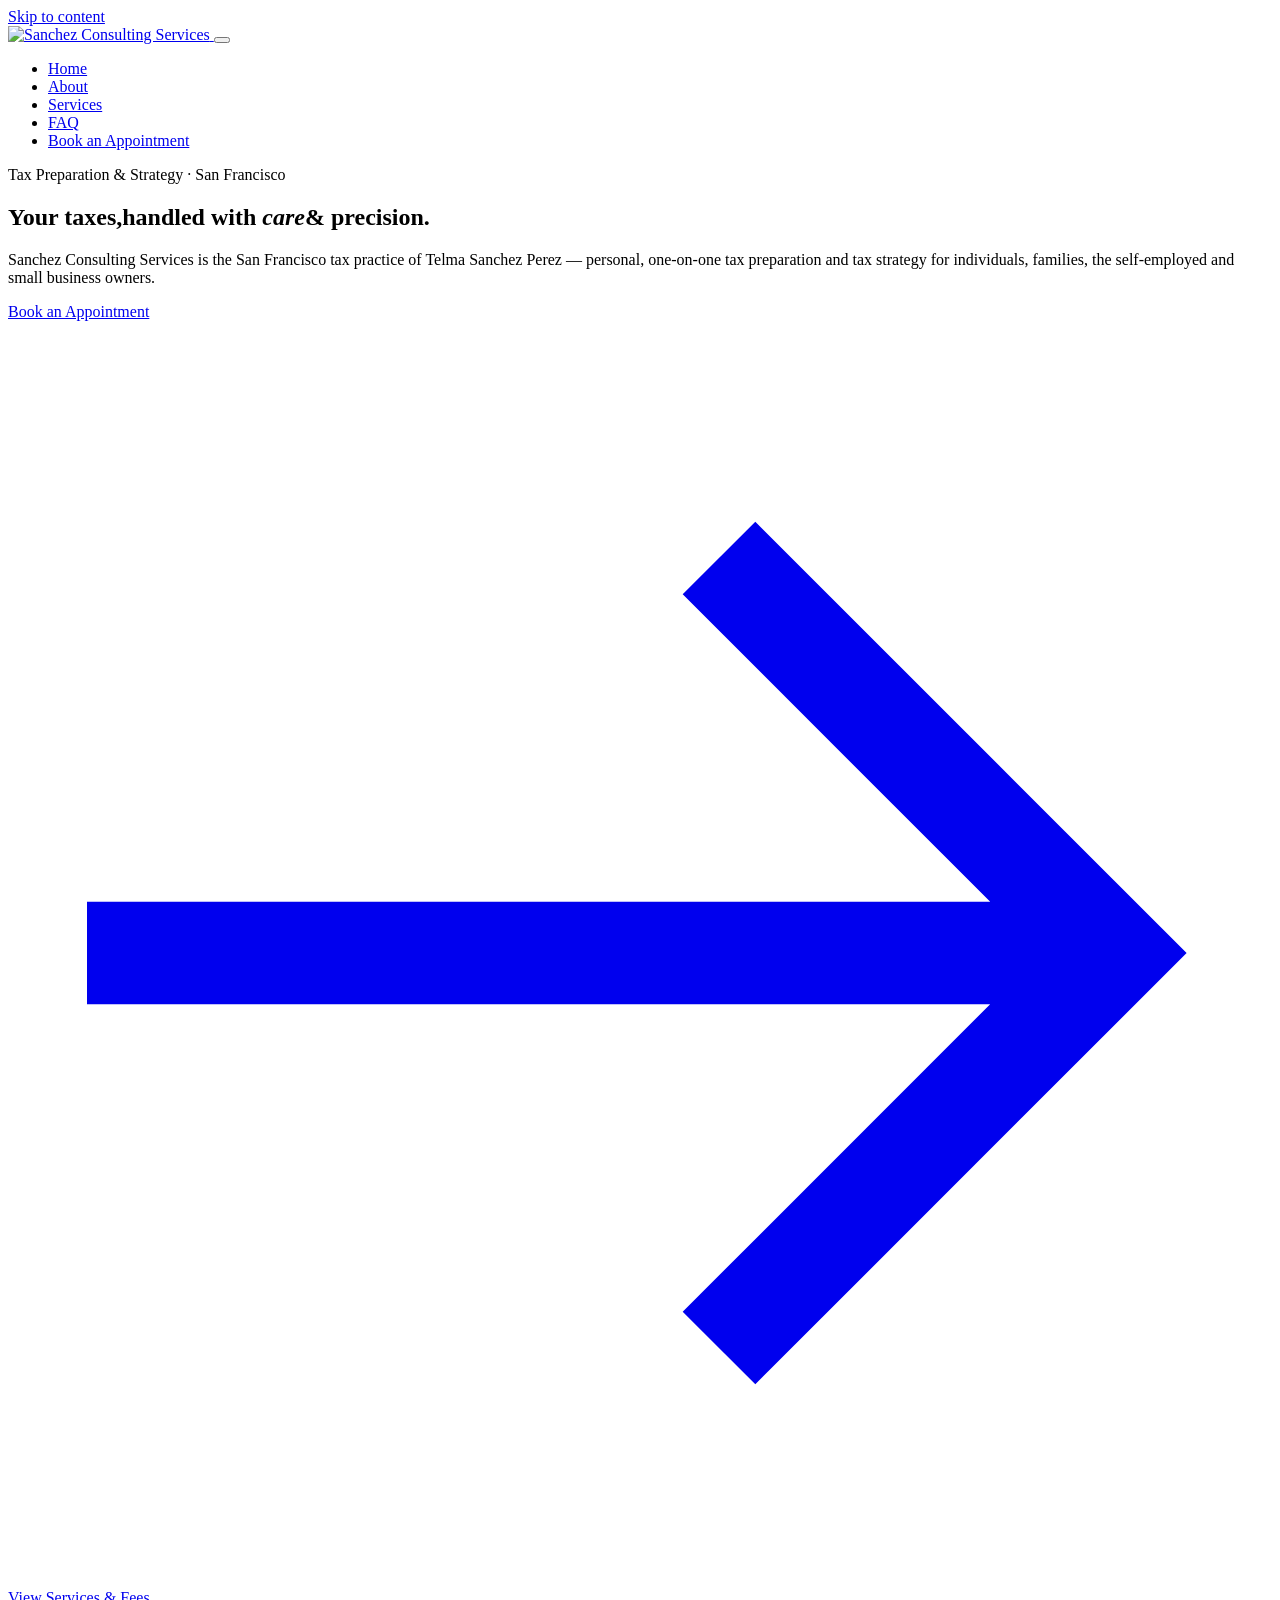
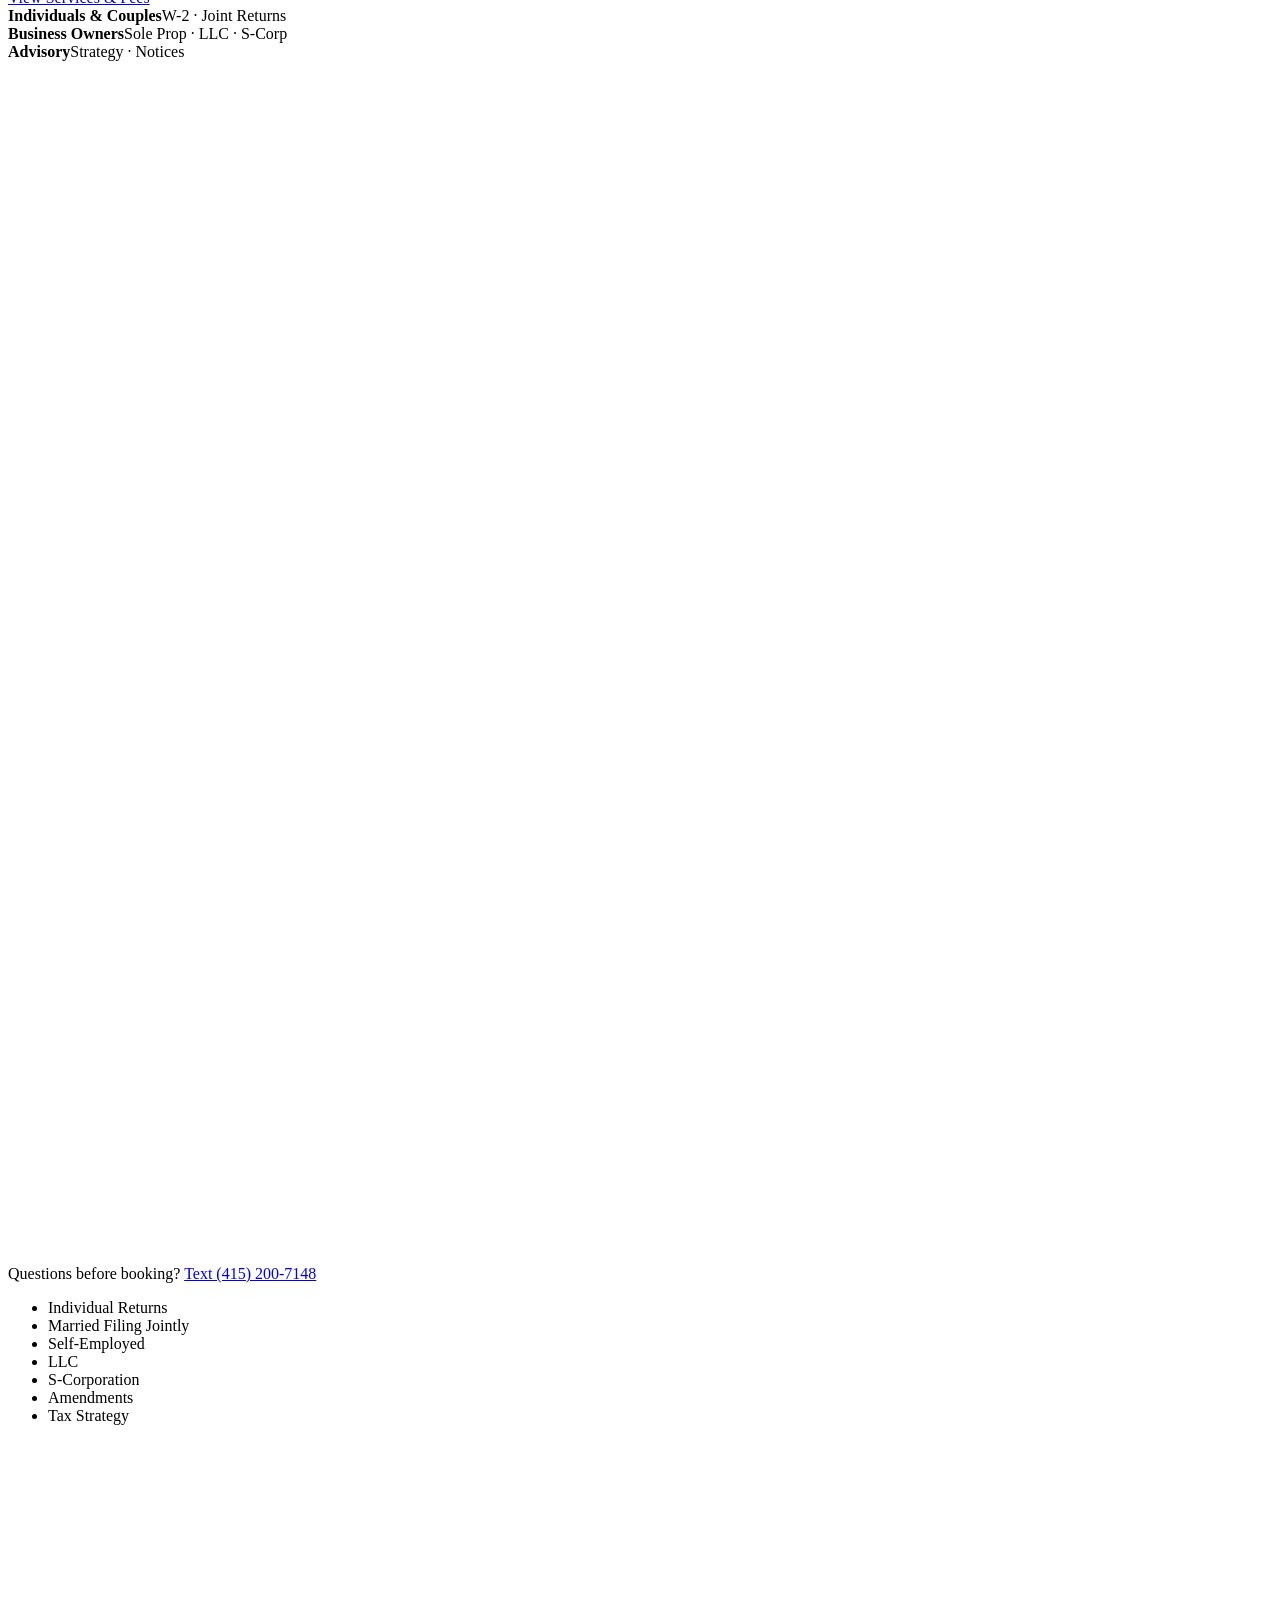
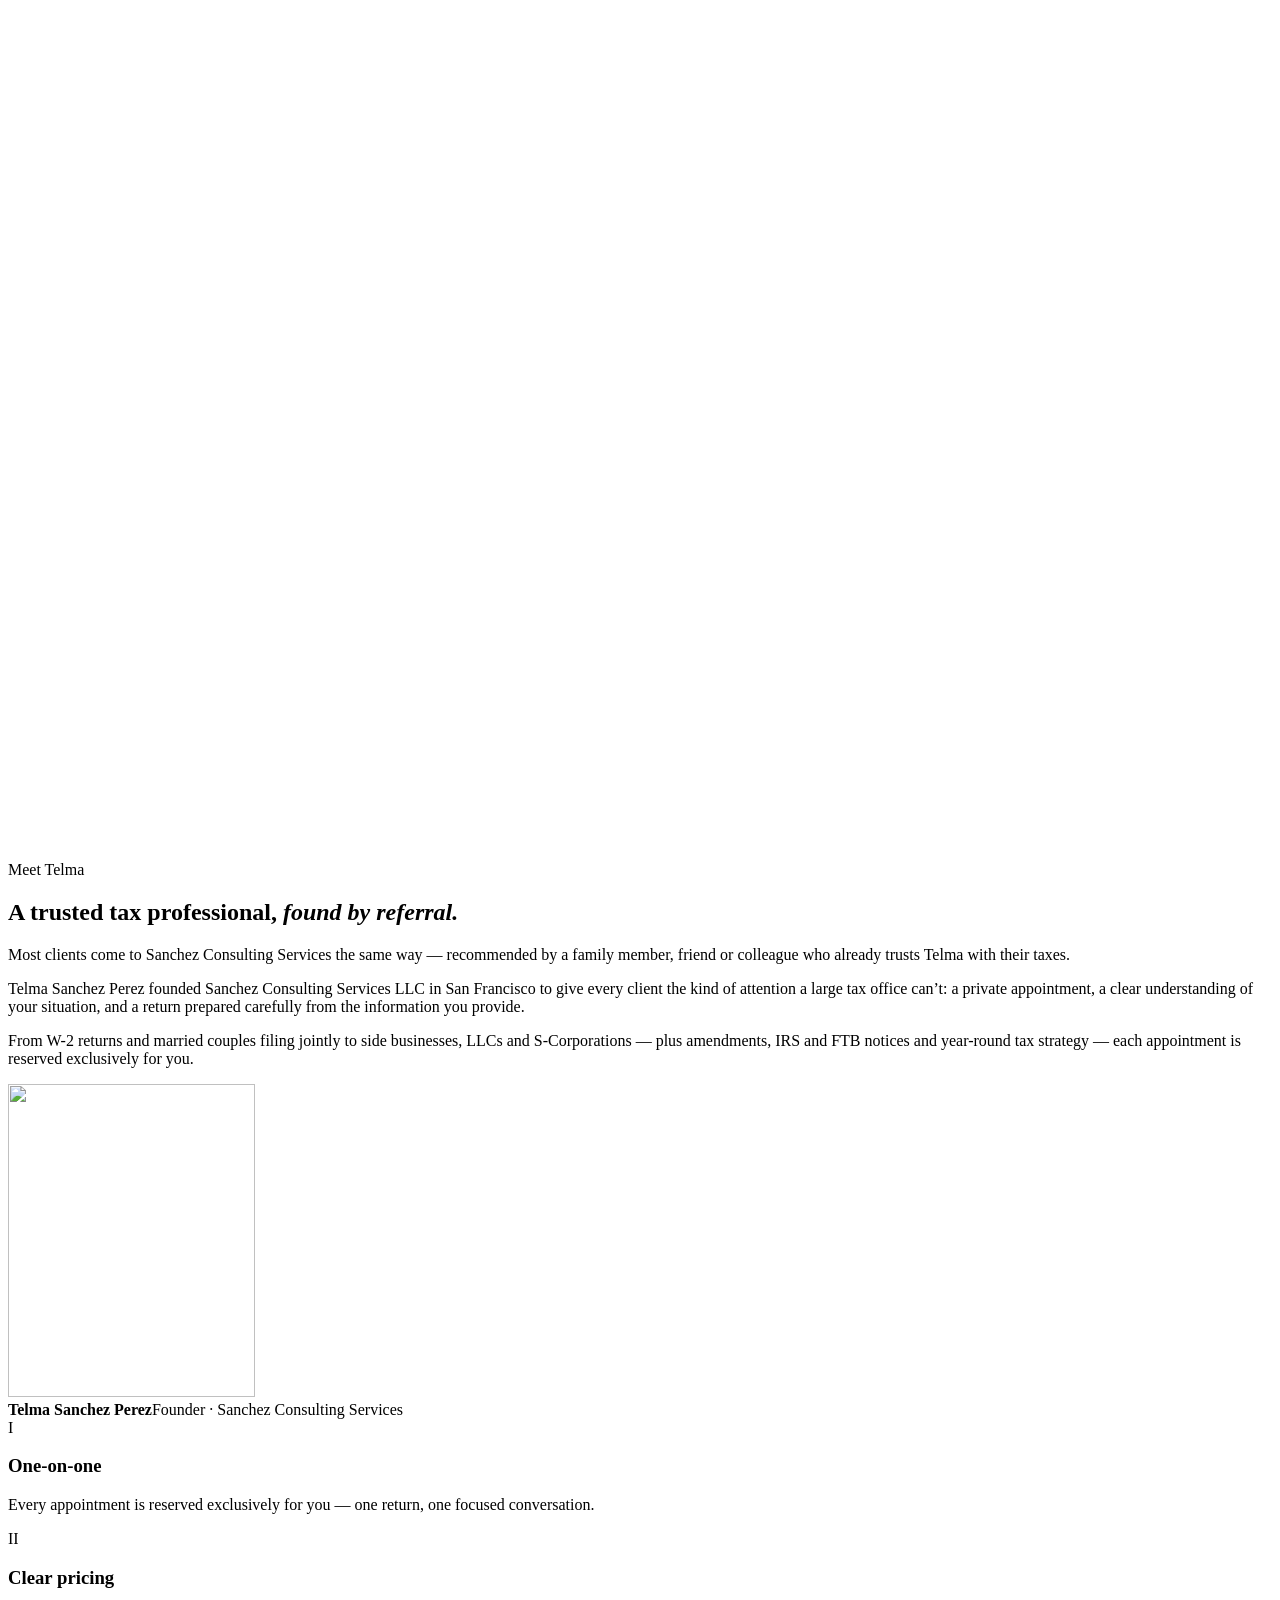
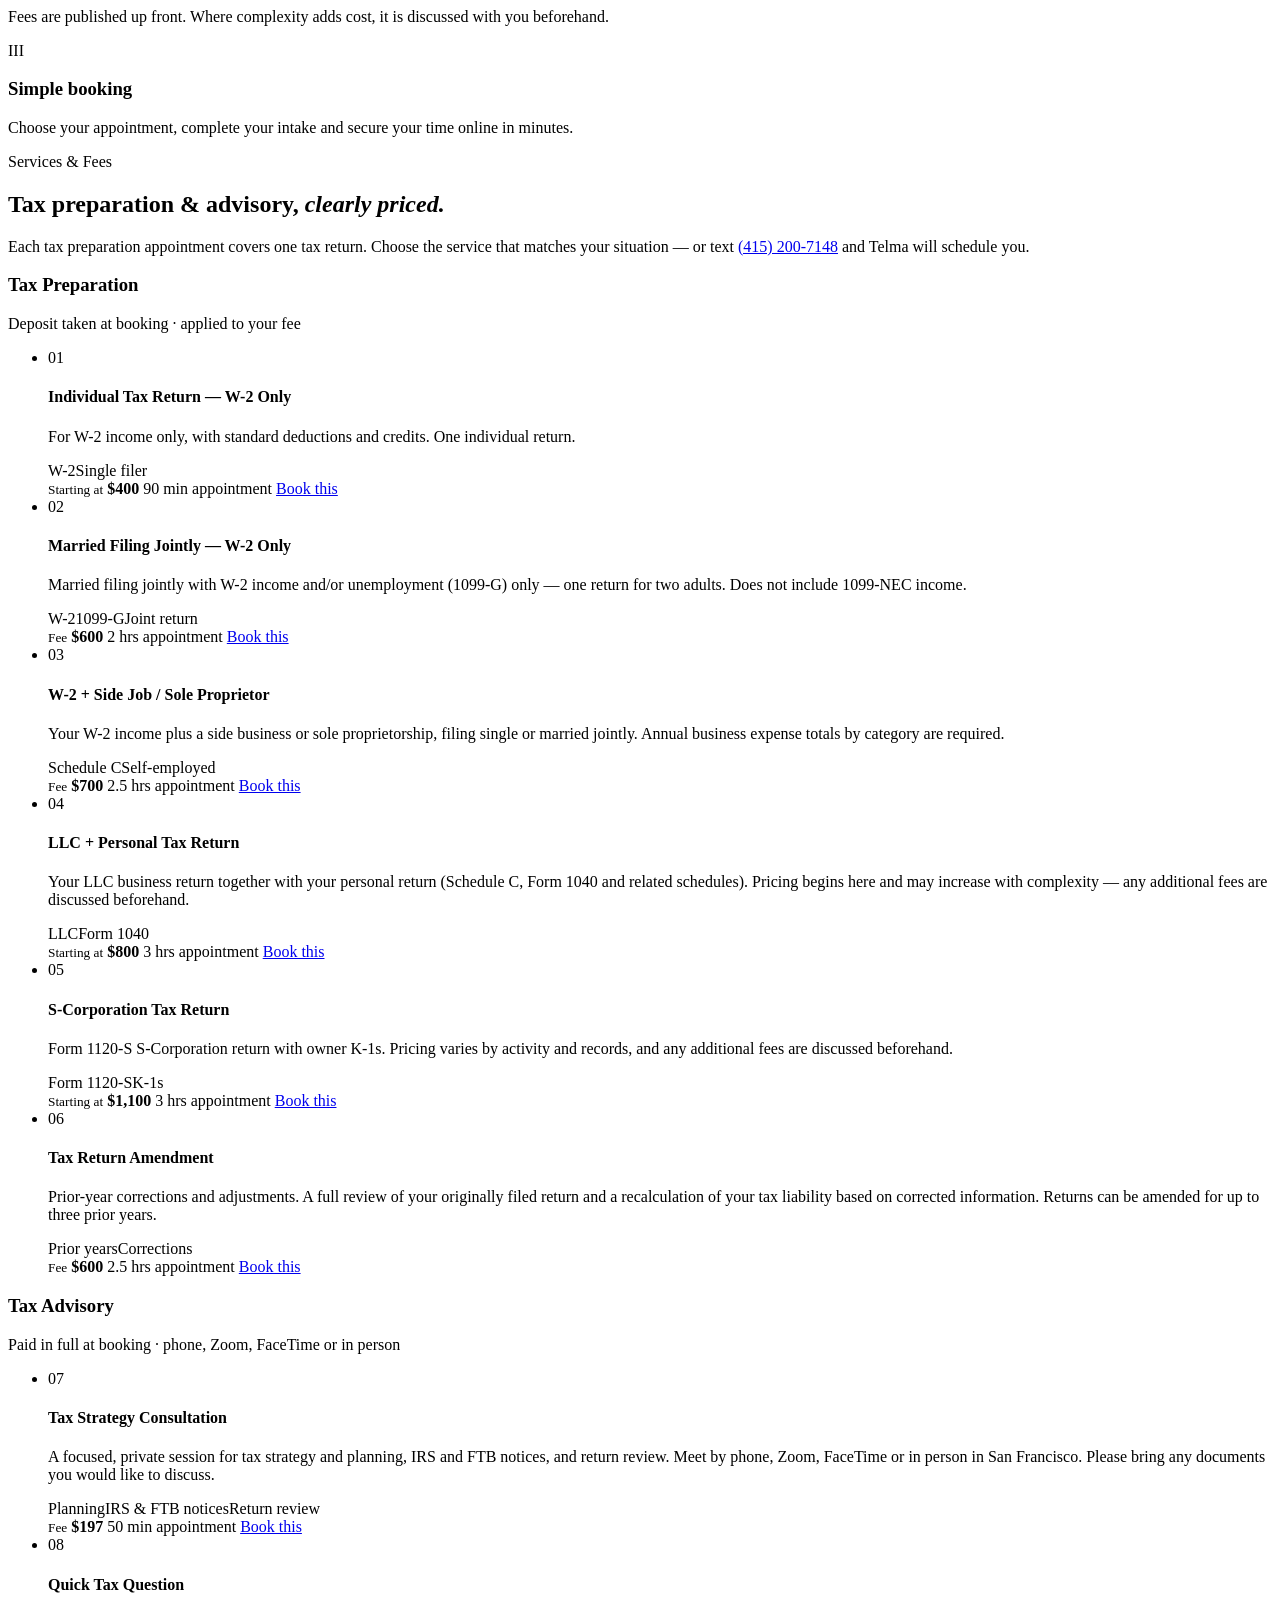
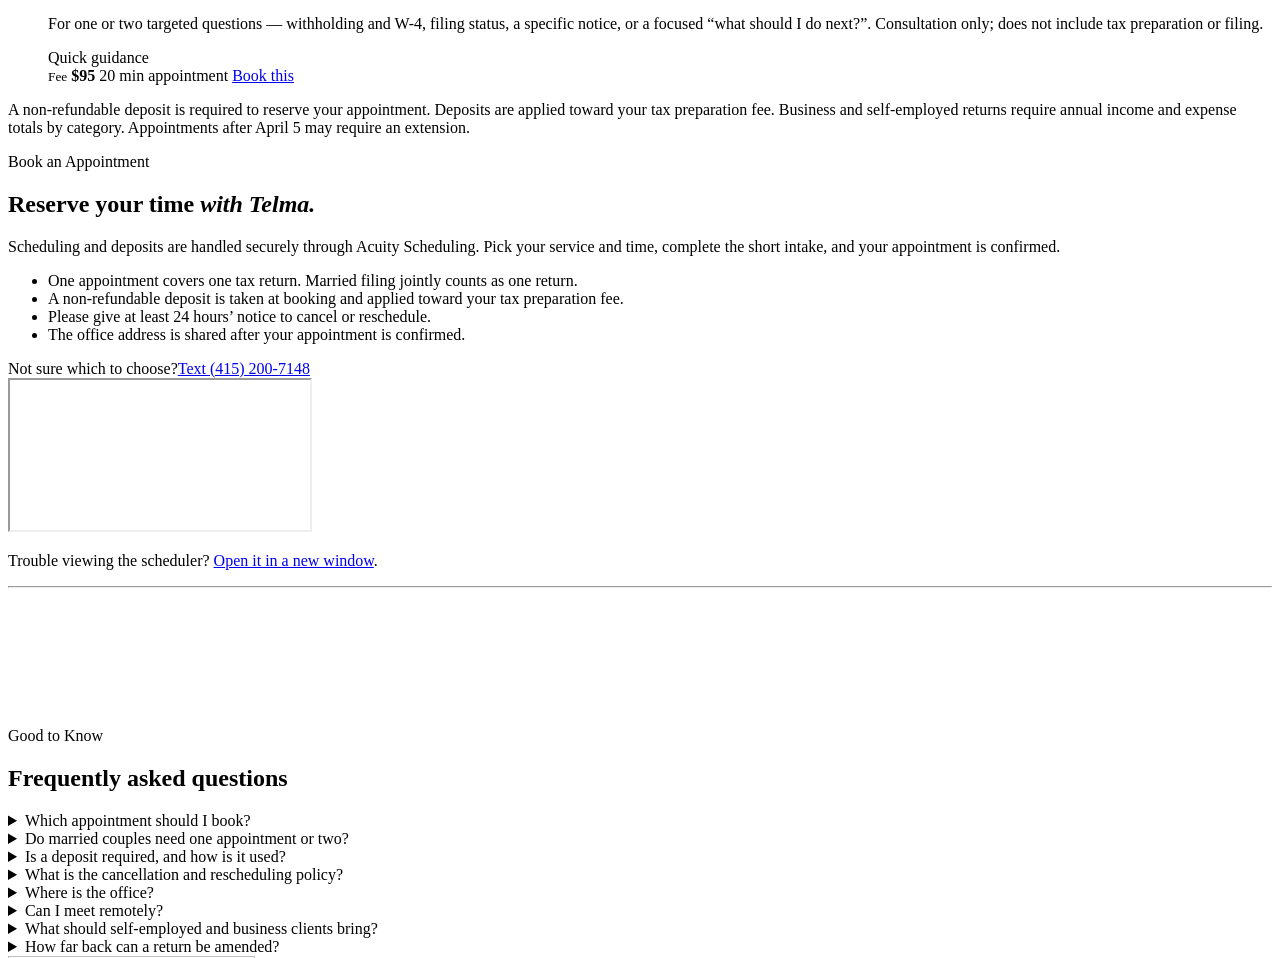
==== commit 107584da: "Use GitHub Pages URLs" ====
--- a/index.html
+++ b/index.html
@@ -5,15 +5,15 @@
 <meta name="viewport" content="width=device-width, initial-scale=1, viewport-fit=cover">
 <title>Sanchez Consulting Services | Tax Preparation & Tax Strategy in San Francisco</title>
 <meta name="description" content="Personal, one-on-one tax preparation and tax strategy in San Francisco with Telma Sanchez Perez — individual, joint, self-employed, LLC and S-Corp returns, amendments and IRS/FTB notice help. Book online.">
-<link rel="canonical" href="https://www.sanchezconsultingservices.com/">
+<link rel="canonical" href="https://mdeveloper310.github.io/sanchez-consulting-site/">
 <meta name="theme-color" content="#0b0b0c">
 <meta name="author" content="Sanchez Consulting Services">
 <meta property="og:type" content="website">
 <meta property="og:site_name" content="Sanchez Consulting Services">
 <meta property="og:title" content="Sanchez Consulting Services | Tax Preparation & Tax Strategy in San Francisco">
 <meta property="og:description" content="Personal, one-on-one tax preparation and tax strategy in San Francisco with Telma Sanchez Perez — individual, joint, self-employed, LLC and S-Corp returns, amendments and IRS/FTB notice help. Book online.">
-<meta property="og:url" content="https://www.sanchezconsultingservices.com/">
-<meta property="og:image" content="https://www.sanchezconsultingservices.com/assets/img/og-image.jpg">
+<meta property="og:url" content="https://mdeveloper310.github.io/sanchez-consulting-site/">
+<meta property="og:image" content="https://mdeveloper310.github.io/sanchez-consulting-site/assets/img/og-image.jpg">
 <meta property="og:image:width" content="1200">
 <meta property="og:image:height" content="630">
 <meta property="og:image:alt" content="Sanchez Consulting Services — tax preparation and tax strategy in San Francisco">
@@ -21,32 +21,32 @@
 <meta name="twitter:card" content="summary_large_image">
 <meta name="twitter:title" content="Sanchez Consulting Services | Tax Preparation & Tax Strategy in San Francisco">
 <meta name="twitter:description" content="Personal, one-on-one tax preparation and tax strategy in San Francisco with Telma Sanchez Perez — individual, joint, self-employed, LLC and S-Corp returns, amendments and IRS/FTB notice help. Book online.">
-<meta name="twitter:image" content="https://www.sanchezconsultingservices.com/assets/img/og-image.jpg">
-<link rel="icon" href="/favicon.ico" sizes="48x48">
-<link rel="icon" type="image/png" sizes="32x32" href="/favicon-32x32.png">
-<link rel="icon" type="image/png" sizes="16x16" href="/favicon-16x16.png">
-<link rel="apple-touch-icon" href="/apple-touch-icon.png">
-<link rel="manifest" href="/site.webmanifest">
-<link rel="preload" href="/assets/fonts/cormorant.woff2" as="font" type="font/woff2" crossorigin>
-<link rel="preload" href="/assets/fonts/jost.woff2" as="font" type="font/woff2" crossorigin>
-<link rel="preload" as="image" type="image/webp" imagesrcset="/assets/img/portrait-hero-420.webp 420w, /assets/img/portrait-hero-640.webp 640w, /assets/img/portrait-hero-800.webp 800w" imagesizes="(max-width: 920px) 86vw, 460px">
-<link rel="stylesheet" href="/css/styles.css">
+<meta name="twitter:image" content="https://mdeveloper310.github.io/sanchez-consulting-site/assets/img/og-image.jpg">
+<link rel="icon" href="/sanchez-consulting-site/favicon.ico" sizes="48x48">
+<link rel="icon" type="image/png" sizes="32x32" href="/sanchez-consulting-site/favicon-32x32.png">
+<link rel="icon" type="image/png" sizes="16x16" href="/sanchez-consulting-site/favicon-16x16.png">
+<link rel="apple-touch-icon" href="/sanchez-consulting-site/apple-touch-icon.png">
+<link rel="manifest" href="/sanchez-consulting-site/site.webmanifest">
+<link rel="preload" href="/sanchez-consulting-site/assets/fonts/cormorant.woff2" as="font" type="font/woff2" crossorigin>
+<link rel="preload" href="/sanchez-consulting-site/assets/fonts/jost.woff2" as="font" type="font/woff2" crossorigin>
+<link rel="preload" as="image" type="image/webp" imagesrcset="/sanchez-consulting-site/assets/img/portrait-hero-420.webp 420w, /sanchez-consulting-site/assets/img/portrait-hero-640.webp 640w, /sanchez-consulting-site/assets/img/portrait-hero-800.webp 800w" imagesizes="(max-width: 920px) 86vw, 460px">
+<link rel="stylesheet" href="/sanchez-consulting-site/css/styles.css">
 <script>document.documentElement.classList.add('js')</script>
 </head>
 <body id="top">
 <a class="skip" href="#main">Skip to content</a>
 <header class="site-header">
   <nav class="wrap nav" aria-label="Primary">
-    <a class="brand" href="/#top" aria-label="Sanchez Consulting Services — home">
-      <picture><source srcset="/assets/img/logo-horizontal-120.webp" type="image/webp"><img src="/assets/img/logo-horizontal-120.png" alt="Sanchez Consulting Services" width="405" height="120"></picture>
+    <a class="brand" href="/sanchez-consulting-site/#top" aria-label="Sanchez Consulting Services — home">
+      <picture><source srcset="/sanchez-consulting-site/assets/img/logo-horizontal-120.webp" type="image/webp"><img src="/sanchez-consulting-site/assets/img/logo-horizontal-120.png" alt="Sanchez Consulting Services" width="405" height="120"></picture>
     </a>
     <button class="nav-toggle" type="button" aria-label="Menu" aria-expanded="false" aria-controls="nav-links"><span></span><span></span><span></span></button>
     <ul class="nav-links" id="nav-links">
-      <li><a href="/#top">Home</a></li>
-      <li><a href="/#about">About</a></li>
-      <li><a href="/#services">Services</a></li>
-      <li><a href="/#faq">FAQ</a></li>
-      <li><a class="btn btn-gold" href="/#book">Book an Appointment</a></li>
+      <li><a href="/sanchez-consulting-site/#top">Home</a></li>
+      <li><a href="/sanchez-consulting-site/#about">About</a></li>
+      <li><a href="/sanchez-consulting-site/#services">Services</a></li>
+      <li><a href="/sanchez-consulting-site/#faq">FAQ</a></li>
+      <li><a class="btn btn-gold" href="/sanchez-consulting-site/#book">Book an Appointment</a></li>
     </ul>
   </nav>
 </header>
@@ -72,7 +72,7 @@
       <div class="portrait reveal d2">
         <div class="frame">
           <!-- PLACEHOLDER IMAGE until client photos are processed: run tools/build_images.py HERO.jpg ABOUT.jpg -->
-          <picture><source type="image/webp" srcset="/assets/img/portrait-hero-420.webp 420w, /assets/img/portrait-hero-640.webp 640w, /assets/img/portrait-hero-800.webp 800w" sizes="(max-width: 920px) 86vw, 460px"><img src="/assets/img/portrait-hero-640.jpg" srcset="/assets/img/portrait-hero-420.jpg 420w, /assets/img/portrait-hero-640.jpg 640w, /assets/img/portrait-hero-800.jpg 800w" sizes="(max-width: 920px) 86vw, 460px" alt="Telma Sanchez Perez, founder of Sanchez Consulting Services, San Francisco tax preparer" width="800" height="1200" fetchpriority="high" decoding="async"></picture>
+          <picture><source type="image/webp" srcset="/sanchez-consulting-site/assets/img/portrait-hero-420.webp 420w, /sanchez-consulting-site/assets/img/portrait-hero-640.webp 640w, /sanchez-consulting-site/assets/img/portrait-hero-800.webp 800w" sizes="(max-width: 920px) 86vw, 460px"><img src="/sanchez-consulting-site/assets/img/portrait-hero-640.jpg" srcset="/sanchez-consulting-site/assets/img/portrait-hero-420.jpg 420w, /sanchez-consulting-site/assets/img/portrait-hero-640.jpg 640w, /sanchez-consulting-site/assets/img/portrait-hero-800.jpg 800w" sizes="(max-width: 920px) 86vw, 460px" alt="Telma Sanchez Perez, founder of Sanchez Consulting Services, San Francisco tax preparer" width="800" height="1200" fetchpriority="high" decoding="async"></picture>
         </div>
         <div class="portrait-card">
           <span>Questions before booking?</span>
@@ -94,7 +94,7 @@
     <div class="wrap">
       <div class="about-grid">
         <div class="about-photo reveal">
-          <div class="frame"><picture><source type="image/webp" srcset="/assets/img/portrait-about-420.webp 420w, /assets/img/portrait-about-640.webp 640w, /assets/img/portrait-about-800.webp 800w" sizes="(max-width: 920px) 90vw, 480px"><img src="/assets/img/portrait-about-640.jpg" srcset="/assets/img/portrait-about-420.jpg 420w, /assets/img/portrait-about-640.jpg 640w, /assets/img/portrait-about-800.jpg 800w" sizes="(max-width: 920px) 90vw, 480px" alt="Telma Sanchez Perez of Sanchez Consulting Services" width="800" height="1000" loading="lazy" decoding="async"></picture></div>
+          <div class="frame"><picture><source type="image/webp" srcset="/sanchez-consulting-site/assets/img/portrait-about-420.webp 420w, /sanchez-consulting-site/assets/img/portrait-about-640.webp 640w, /sanchez-consulting-site/assets/img/portrait-about-800.webp 800w" sizes="(max-width: 920px) 90vw, 480px"><img src="/sanchez-consulting-site/assets/img/portrait-about-640.jpg" srcset="/sanchez-consulting-site/assets/img/portrait-about-420.jpg 420w, /sanchez-consulting-site/assets/img/portrait-about-640.jpg 640w, /sanchez-consulting-site/assets/img/portrait-about-800.jpg 800w" sizes="(max-width: 920px) 90vw, 480px" alt="Telma Sanchez Perez of Sanchez Consulting Services" width="800" height="1000" loading="lazy" decoding="async"></picture></div>
         </div>
         <div class="about-copy">
           <p class="eyebrow reveal">Meet Telma</p>
@@ -104,7 +104,7 @@
           <p class="reveal d3">From W-2 returns and married couples filing jointly to side businesses, LLCs and S-Corporations — plus amendments, IRS and FTB notices and year-round tax strategy — each appointment is reserved exclusively for you.</p>
           <!-- PLACEHOLDER: add Telma's credentials (e.g. PTIN / EA / AFSP), years of experience, languages spoken, and a personal line about her background once confirmed by the client. -->
           <div class="signature reveal d3">
-            <img src="/assets/img/logo-mark.png" alt="" width="247" height="313" loading="lazy">
+            <img src="/sanchez-consulting-site/assets/img/logo-mark.png" alt="" width="247" height="313" loading="lazy">
             <div><strong>Telma Sanchez Perez</strong><span>Founder · Sanchez Consulting Services</span></div>
           </div>
         </div>
@@ -327,7 +327,7 @@
 
   <section class="closing dark pattern" aria-labelledby="closing-title">
     <div class="wrap">
-      <img class="mark" src="/assets/img/logo-mark.png" alt="" width="247" height="313" loading="lazy">
+      <img class="mark" src="/sanchez-consulting-site/assets/img/logo-mark.png" alt="" width="247" height="313" loading="lazy">
       <h2 id="closing-title" class="reveal">Ready when <em class="accent gold-text">you are.</em></h2>
       <p class="reveal d1">Book your appointment online in a few minutes, or send a text if you have a question first.</p>
       <div class="hero-ctas reveal d2" style="justify-content:center;margin:0">
@@ -341,12 +341,12 @@
   <div class="wrap">
     <div class="footer-grid">
       <div class="footer-brand">
-        <picture><source srcset="/assets/img/logo-stacked.webp" type="image/webp"><img src="/assets/img/logo-stacked.png" alt="Sanchez Consulting Services" width="420" height="313" loading="lazy"></picture>
+        <picture><source srcset="/sanchez-consulting-site/assets/img/logo-stacked.webp" type="image/webp"><img src="/sanchez-consulting-site/assets/img/logo-stacked.png" alt="Sanchez Consulting Services" width="420" height="313" loading="lazy"></picture>
         <p>Personal tax preparation and tax strategy in San Francisco, California.</p>
       </div>
       <div>
         <h3>Explore</h3>
-        <ul><li><a href="/#about">About Telma</a></li><li><a href="/#services">Services &amp; Fees</a></li><li><a href="/#faq">Good to Know</a></li><li><a href="/#book">Book an Appointment</a></li></ul>
+        <ul><li><a href="/sanchez-consulting-site/#about">About Telma</a></li><li><a href="/sanchez-consulting-site/#services">Services &amp; Fees</a></li><li><a href="/sanchez-consulting-site/#faq">Good to Know</a></li><li><a href="/sanchez-consulting-site/#book">Book an Appointment</a></li></ul>
       </div>
       <div>
         <h3>Contact</h3>
@@ -373,7 +373,7 @@
   </div>
 </footer>
 <div class="mobile-book"><a class="btn btn-ghost" href="sms:+14152007148">Text</a><a class="btn btn-gold" href="#book">Book an Appointment</a></div>
-<script type="application/ld+json">{"@context": "https://schema.org", "@graph": [{"@type": ["AccountingService", "ProfessionalService"], "@id": "https://www.sanchezconsultingservices.com/#business", "name": "Sanchez Consulting Services", "legalName": "Sanchez Consulting Services LLC", "url": "https://www.sanchezconsultingservices.com/", "logo": "https://www.sanchezconsultingservices.com/assets/img/logo-stacked.png", "image": "https://www.sanchezconsultingservices.com/assets/img/og-image.jpg", "telephone": "+14152007148", "description": "Tax preparation and tax strategy in San Francisco for individuals, married couples, the self-employed, LLCs and S-Corporations.", "address": {"@type": "PostalAddress", "addressLocality": "San Francisco", "addressRegion": "CA", "addressCountry": "US"}, "areaServed": {"@type": "City", "name": "San Francisco"}, "founder": {"@id": "https://www.sanchezconsultingservices.com/#owner"}, "priceRange": "$95–$1,100", "currenciesAccepted": "USD", "potentialAction": {"@type": "ReserveAction", "target": "https://sanchezconsulting.as.me/", "name": "Book an appointment"}, "hasOfferCatalog": {"@type": "OfferCatalog", "name": "Tax services", "itemListElement": [{"@type": "Offer", "price": "400", "priceCurrency": "USD", "url": "https://sanchezconsulting.as.me/?appointmentType=87189138", "itemOffered": {"@type": "Service", "name": "Individual Tax Return — W-2 Only", "description": "For W-2 income only, with standard deductions and credits. One individual return."}}, {"@type": "Offer", "price": "600", "priceCurrency": "USD", "url": "https://sanchezconsulting.as.me/?appointmentType=87189154", "itemOffered": {"@type": "Service", "name": "Married Filing Jointly — W-2 Only", "description": "Married filing jointly with W-2 income and/or unemployment (1099-G) only — one return for two adults. Does not include 1099-NEC income."}}, {"@type": "Offer", "price": "700", "priceCurrency": "USD", "url": "https://sanchezconsulting.as.me/?appointmentType=87189214", "itemOffered": {"@type": "Service", "name": "W-2 + Side Job / Sole Proprietor", "description": "Your W-2 income plus a side business or sole proprietorship, filing single or married jointly. Annual business expense totals by category are required."}}, {"@type": "Offer", "price": "800", "priceCurrency": "USD", "url": "https://sanchezconsulting.as.me/?appointmentType=87201214", "itemOffered": {"@type": "Service", "name": "LLC + Personal Tax Return", "description": "Your LLC business return together with your personal return (Schedule C, Form 1040 and related schedules). Pricing begins here and may increase with complexity — any additional fees are discussed beforehand."}}, {"@type": "Offer", "price": "1100", "priceCurrency": "USD", "url": "https://sanchezconsulting.as.me/?appointmentType=87203194", "itemOffered": {"@type": "Service", "name": "S-Corporation Tax Return", "description": "Form 1120-S S-Corporation return with owner K-1s. Pricing varies by activity and records, and any additional fees are discussed beforehand."}}, {"@type": "Offer", "price": "600", "priceCurrency": "USD", "url": "https://sanchezconsulting.as.me/?appointmentType=88546451", "itemOffered": {"@type": "Service", "name": "Tax Return Amendment", "description": "Prior-year corrections and adjustments. A full review of your originally filed return and a recalculation of your tax liability based on corrected information. Returns can be amended for up to three prior years."}}, {"@type": "Offer", "price": "197", "priceCurrency": "USD", "url": "https://sanchezconsulting.as.me/?appointmentType=87188940", "itemOffered": {"@type": "Service", "name": "Tax Strategy Consultation", "description": "A focused, private session for tax strategy and planning, IRS and FTB notices, and return review. Meet by phone, Zoom, FaceTime or in person in San Francisco. Please bring any documents you would like to discuss."}}, {"@type": "Offer", "price": "95", "priceCurrency": "USD", "url": "https://sanchezconsulting.as.me/?appointmentType=87465286", "itemOffered": {"@type": "Service", "name": "Quick Tax Question", "description": "For one or two targeted questions — withholding and W-4, filing status, a specific notice, or a focused “what should I do next?”. Consultation only; does not include tax preparation or filing."}}]}, "sameAs": []}, {"@type": "Person", "@id": "https://www.sanchezconsultingservices.com/#owner", "name": "Telma Sanchez Perez", "jobTitle": "Founder", "worksFor": {"@id": "https://www.sanchezconsultingservices.com/#business"}, "image": "https://www.sanchezconsultingservices.com/assets/img/portrait-hero-800.jpg"}, {"@type": "WebSite", "@id": "https://www.sanchezconsultingservices.com/#website", "url": "https://www.sanchezconsultingservices.com/", "name": "Sanchez Consulting Services", "publisher": {"@id": "https://www.sanchezconsultingservices.com/#business"}}, {"@type": "BreadcrumbList", "itemListElement": [{"@type": "ListItem", "position": 1, "name": "Home", "item": "https://www.sanchezconsultingservices.com/"}]}, {"@type": "FAQPage", "mainEntity": [{"@type": "Question", "name": "Which appointment should I book?", "acceptedAnswer": {"@type": "Answer", "text": "Choose the appointment that matches your return. Not sure which one fits? Text (415) 200-7148 and Telma will schedule you."}}, {"@type": "Question", "name": "Do married couples need one appointment or two?", "acceptedAnswer": {"@type": "Answer", "text": "Each appointment covers one tax return. Married filing jointly is one return for both spouses, so one appointment. Two single people filing separately need two appointments."}}, {"@type": "Question", "name": "Is a deposit required, and how is it used?", "acceptedAnswer": {"@type": "Answer", "text": "Yes. A non-refundable deposit is taken through the online scheduler when you book, and it is applied toward your tax preparation fee. Consultations and Quick Tax Questions are paid in full at booking."}}, {"@type": "Question", "name": "What is the cancellation and rescheduling policy?", "acceptedAnswer": {"@type": "Answer", "text": "Please give at least 24 hours’ notice to reschedule. Appointments canceled or rescheduled with less than 24 hours’ notice, or missed without notice, forfeit the deposit. For consultations, payment may be transferred one time to a new appointment with 24 hours’ notice."}}, {"@type": "Question", "name": "Where is the office?", "acceptedAnswer": {"@type": "Answer", "text": "The office is in San Francisco. The address is provided after your appointment is confirmed — please text (415) 200-7148 before your appointment to receive location details."}}, {"@type": "Question", "name": "Can I meet remotely?", "acceptedAnswer": {"@type": "Answer", "text": "Tax Strategy Consultations and Quick Tax Questions can be held by phone, Zoom, FaceTime, or in person in San Francisco — you choose when you book."}}, {"@type": "Question", "name": "What should self-employed and business clients bring?", "acceptedAnswer": {"@type": "Answer", "text": "Annual totals by category for income and business expenses, rather than individual receipts, plus vehicle mileage and home-office figures if they apply. Keep your receipts and records for your own files."}}, {"@type": "Question", "name": "How far back can a return be amended?", "acceptedAnswer": {"@type": "Answer", "text": "Amendments can be prepared for up to three prior tax years."}}]}]}</script>
-<script src="/js/main.js" defer></script>
+<script type="application/ld+json">{"@context": "https://schema.org", "@graph": [{"@type": ["AccountingService", "ProfessionalService"], "@id": "https://mdeveloper310.github.io/sanchez-consulting-site/#business", "name": "Sanchez Consulting Services", "legalName": "Sanchez Consulting Services LLC", "url": "https://mdeveloper310.github.io/sanchez-consulting-site/", "logo": "https://mdeveloper310.github.io/sanchez-consulting-site/assets/img/logo-stacked.png", "image": "https://mdeveloper310.github.io/sanchez-consulting-site/assets/img/og-image.jpg", "telephone": "+14152007148", "description": "Tax preparation and tax strategy in San Francisco for individuals, married couples, the self-employed, LLCs and S-Corporations.", "address": {"@type": "PostalAddress", "addressLocality": "San Francisco", "addressRegion": "CA", "addressCountry": "US"}, "areaServed": {"@type": "City", "name": "San Francisco"}, "founder": {"@id": "https://mdeveloper310.github.io/sanchez-consulting-site/#owner"}, "priceRange": "$95–$1,100", "currenciesAccepted": "USD", "potentialAction": {"@type": "ReserveAction", "target": "https://sanchezconsulting.as.me/", "name": "Book an appointment"}, "hasOfferCatalog": {"@type": "OfferCatalog", "name": "Tax services", "itemListElement": [{"@type": "Offer", "price": "400", "priceCurrency": "USD", "url": "https://sanchezconsulting.as.me/?appointmentType=87189138", "itemOffered": {"@type": "Service", "name": "Individual Tax Return — W-2 Only", "description": "For W-2 income only, with standard deductions and credits. One individual return."}}, {"@type": "Offer", "price": "600", "priceCurrency": "USD", "url": "https://sanchezconsulting.as.me/?appointmentType=87189154", "itemOffered": {"@type": "Service", "name": "Married Filing Jointly — W-2 Only", "description": "Married filing jointly with W-2 income and/or unemployment (1099-G) only — one return for two adults. Does not include 1099-NEC income."}}, {"@type": "Offer", "price": "700", "priceCurrency": "USD", "url": "https://sanchezconsulting.as.me/?appointmentType=87189214", "itemOffered": {"@type": "Service", "name": "W-2 + Side Job / Sole Proprietor", "description": "Your W-2 income plus a side business or sole proprietorship, filing single or married jointly. Annual business expense totals by category are required."}}, {"@type": "Offer", "price": "800", "priceCurrency": "USD", "url": "https://sanchezconsulting.as.me/?appointmentType=87201214", "itemOffered": {"@type": "Service", "name": "LLC + Personal Tax Return", "description": "Your LLC business return together with your personal return (Schedule C, Form 1040 and related schedules). Pricing begins here and may increase with complexity — any additional fees are discussed beforehand."}}, {"@type": "Offer", "price": "1100", "priceCurrency": "USD", "url": "https://sanchezconsulting.as.me/?appointmentType=87203194", "itemOffered": {"@type": "Service", "name": "S-Corporation Tax Return", "description": "Form 1120-S S-Corporation return with owner K-1s. Pricing varies by activity and records, and any additional fees are discussed beforehand."}}, {"@type": "Offer", "price": "600", "priceCurrency": "USD", "url": "https://sanchezconsulting.as.me/?appointmentType=88546451", "itemOffered": {"@type": "Service", "name": "Tax Return Amendment", "description": "Prior-year corrections and adjustments. A full review of your originally filed return and a recalculation of your tax liability based on corrected information. Returns can be amended for up to three prior years."}}, {"@type": "Offer", "price": "197", "priceCurrency": "USD", "url": "https://sanchezconsulting.as.me/?appointmentType=87188940", "itemOffered": {"@type": "Service", "name": "Tax Strategy Consultation", "description": "A focused, private session for tax strategy and planning, IRS and FTB notices, and return review. Meet by phone, Zoom, FaceTime or in person in San Francisco. Please bring any documents you would like to discuss."}}, {"@type": "Offer", "price": "95", "priceCurrency": "USD", "url": "https://sanchezconsulting.as.me/?appointmentType=87465286", "itemOffered": {"@type": "Service", "name": "Quick Tax Question", "description": "For one or two targeted questions — withholding and W-4, filing status, a specific notice, or a focused “what should I do next?”. Consultation only; does not include tax preparation or filing."}}]}, "sameAs": []}, {"@type": "Person", "@id": "https://mdeveloper310.github.io/sanchez-consulting-site/#owner", "name": "Telma Sanchez Perez", "jobTitle": "Founder", "worksFor": {"@id": "https://mdeveloper310.github.io/sanchez-consulting-site/#business"}, "image": "https://mdeveloper310.github.io/sanchez-consulting-site/assets/img/portrait-hero-800.jpg"}, {"@type": "WebSite", "@id": "https://mdeveloper310.github.io/sanchez-consulting-site/#website", "url": "https://mdeveloper310.github.io/sanchez-consulting-site/", "name": "Sanchez Consulting Services", "publisher": {"@id": "https://mdeveloper310.github.io/sanchez-consulting-site/#business"}}, {"@type": "BreadcrumbList", "itemListElement": [{"@type": "ListItem", "position": 1, "name": "Home", "item": "https://mdeveloper310.github.io/sanchez-consulting-site/"}]}, {"@type": "FAQPage", "mainEntity": [{"@type": "Question", "name": "Which appointment should I book?", "acceptedAnswer": {"@type": "Answer", "text": "Choose the appointment that matches your return. Not sure which one fits? Text (415) 200-7148 and Telma will schedule you."}}, {"@type": "Question", "name": "Do married couples need one appointment or two?", "acceptedAnswer": {"@type": "Answer", "text": "Each appointment covers one tax return. Married filing jointly is one return for both spouses, so one appointment. Two single people filing separately need two appointments."}}, {"@type": "Question", "name": "Is a deposit required, and how is it used?", "acceptedAnswer": {"@type": "Answer", "text": "Yes. A non-refundable deposit is taken through the online scheduler when you book, and it is applied toward your tax preparation fee. Consultations and Quick Tax Questions are paid in full at booking."}}, {"@type": "Question", "name": "What is the cancellation and rescheduling policy?", "acceptedAnswer": {"@type": "Answer", "text": "Please give at least 24 hours’ notice to reschedule. Appointments canceled or rescheduled with less than 24 hours’ notice, or missed without notice, forfeit the deposit. For consultations, payment may be transferred one time to a new appointment with 24 hours’ notice."}}, {"@type": "Question", "name": "Where is the office?", "acceptedAnswer": {"@type": "Answer", "text": "The office is in San Francisco. The address is provided after your appointment is confirmed — please text (415) 200-7148 before your appointment to receive location details."}}, {"@type": "Question", "name": "Can I meet remotely?", "acceptedAnswer": {"@type": "Answer", "text": "Tax Strategy Consultations and Quick Tax Questions can be held by phone, Zoom, FaceTime, or in person in San Francisco — you choose when you book."}}, {"@type": "Question", "name": "What should self-employed and business clients bring?", "acceptedAnswer": {"@type": "Answer", "text": "Annual totals by category for income and business expenses, rather than individual receipts, plus vehicle mileage and home-office figures if they apply. Keep your receipts and records for your own files."}}, {"@type": "Question", "name": "How far back can a return be amended?", "acceptedAnswer": {"@type": "Answer", "text": "Amendments can be prepared for up to three prior tax years."}}]}]}</script>
+<script src="/sanchez-consulting-site/js/main.js" defer></script>
 </body>
 </html>
